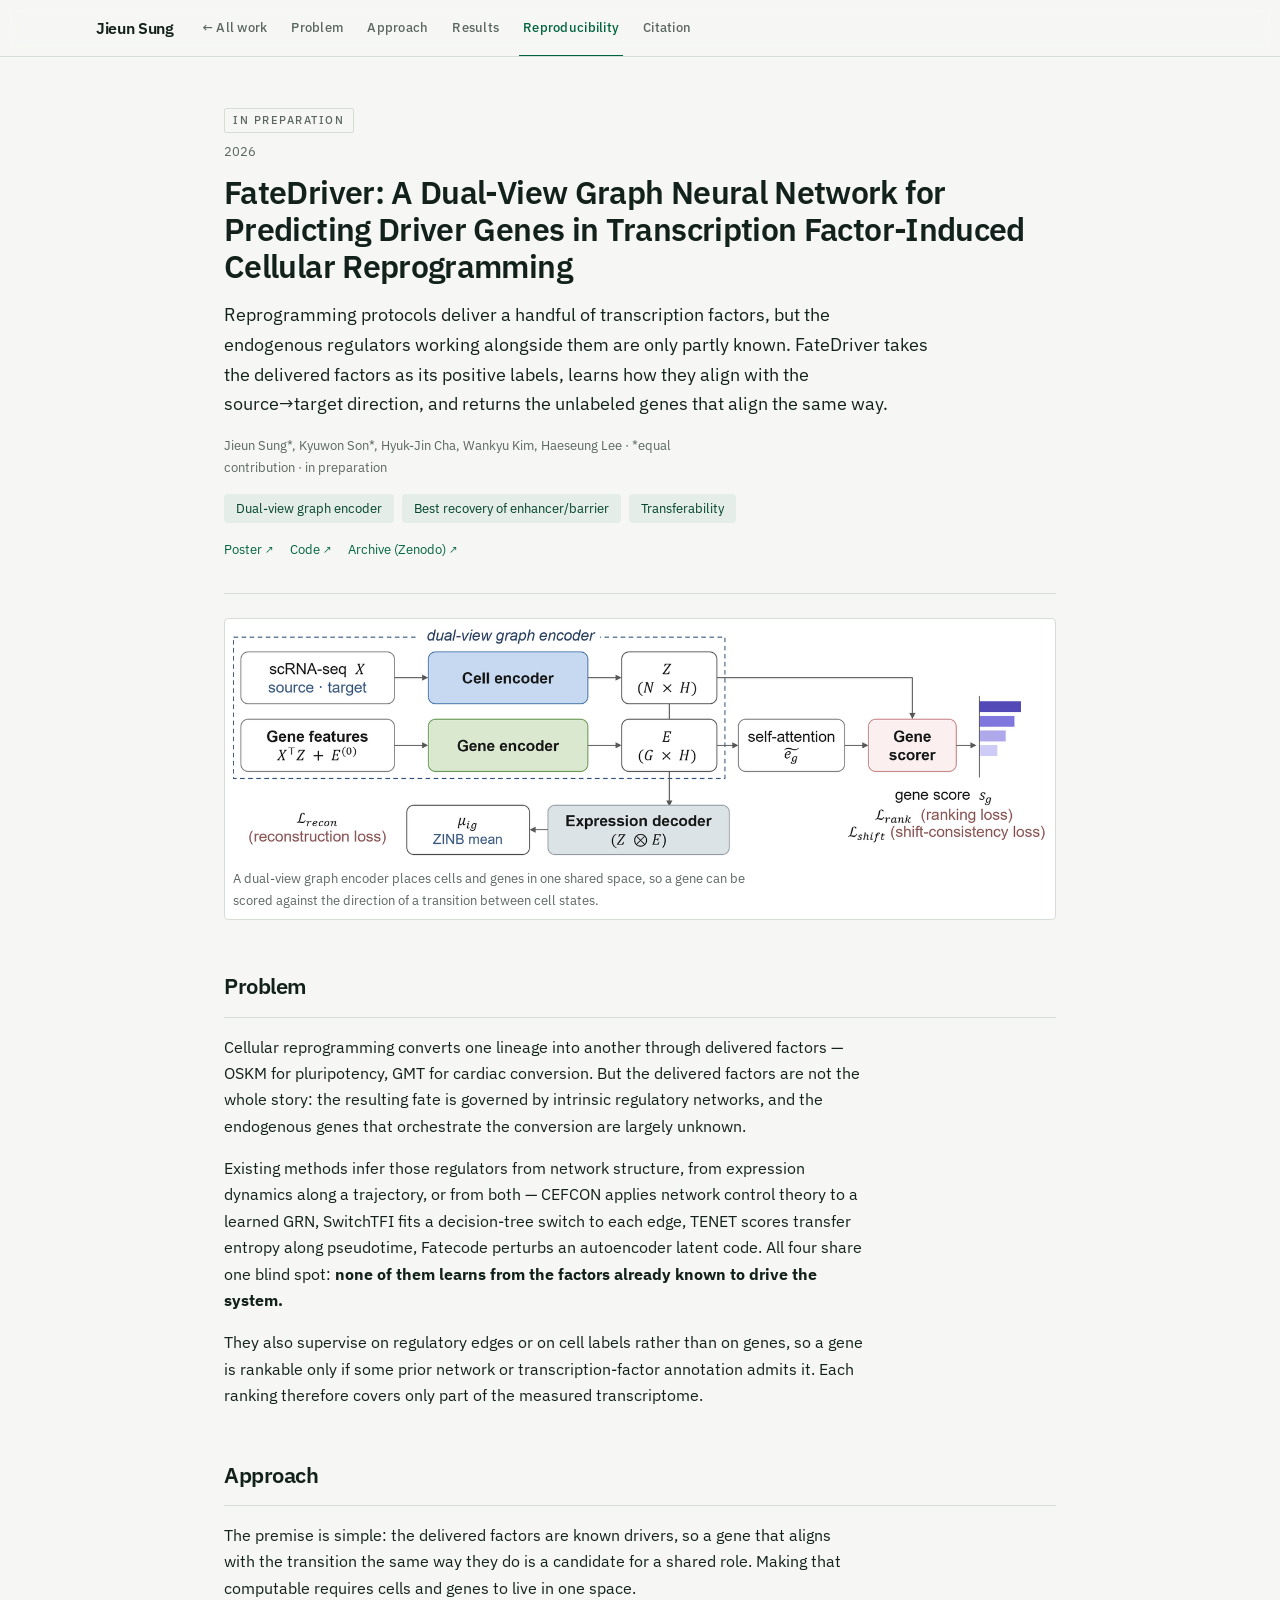
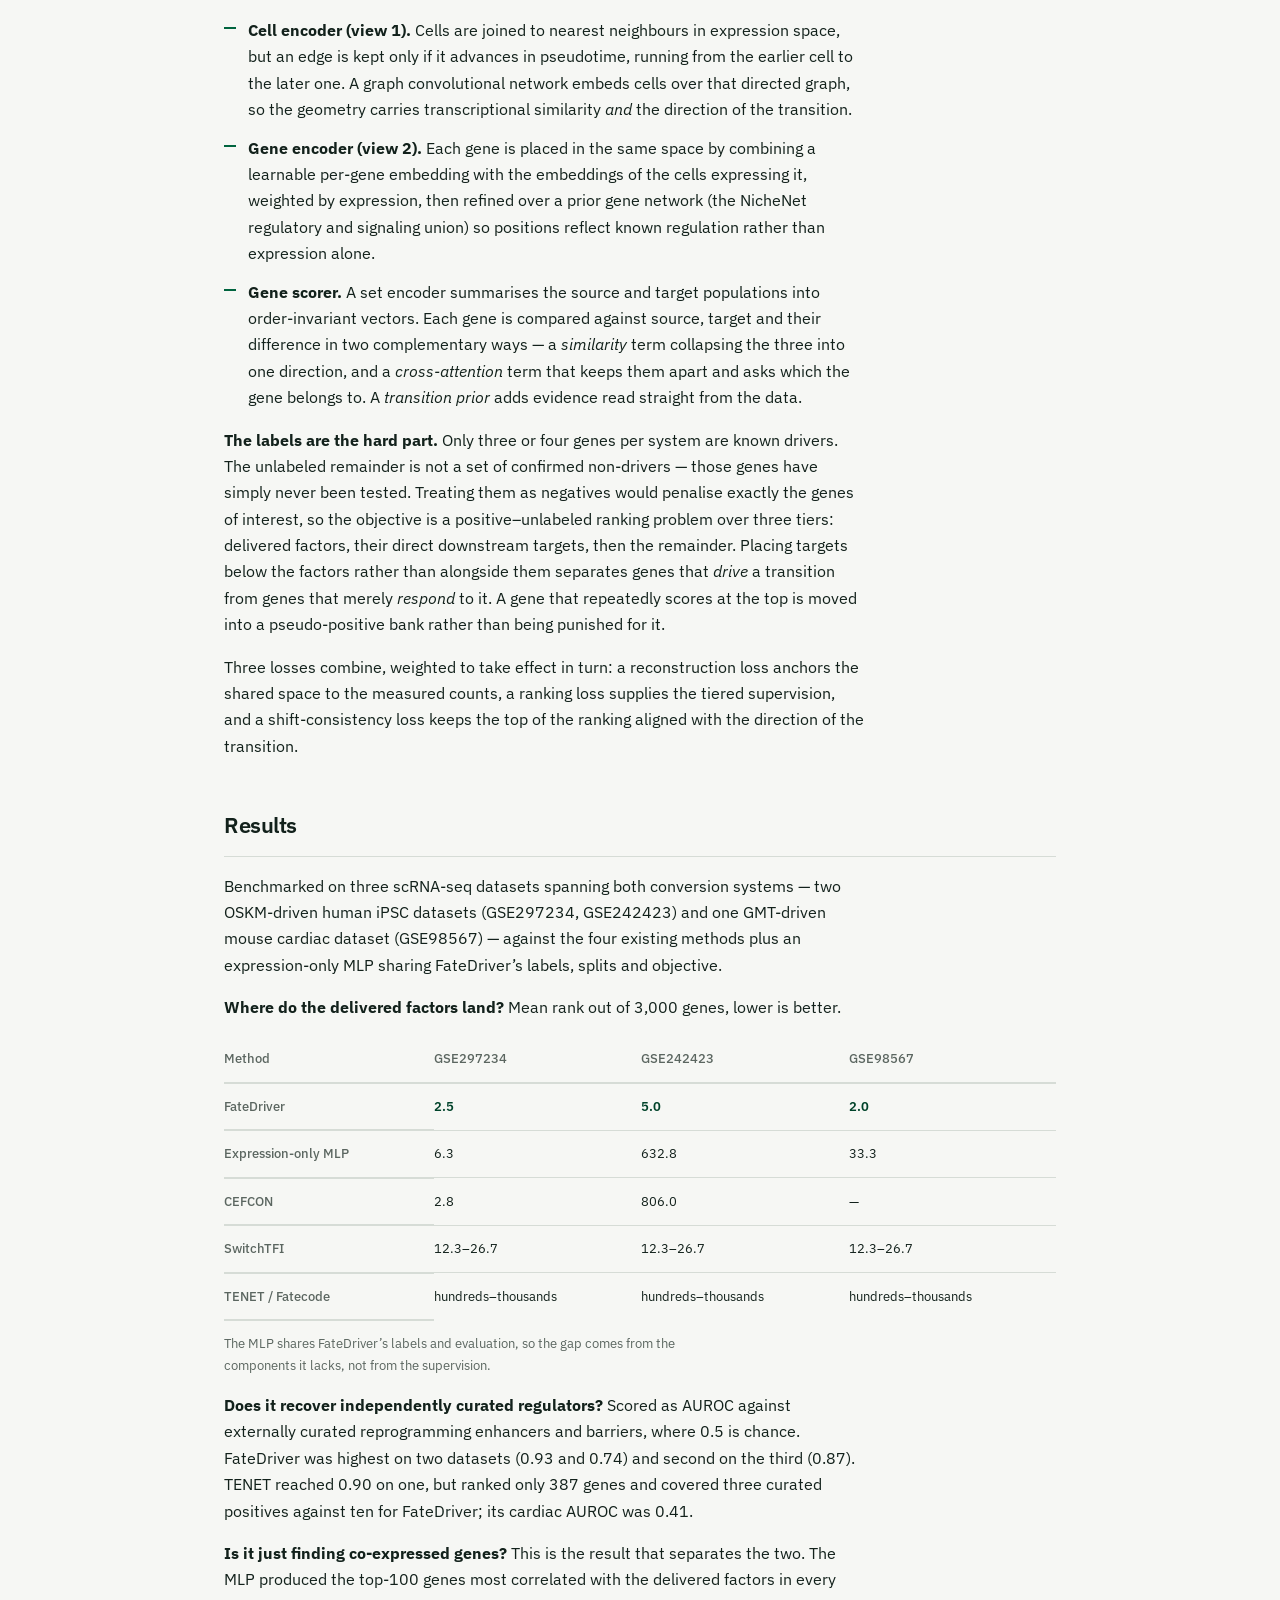
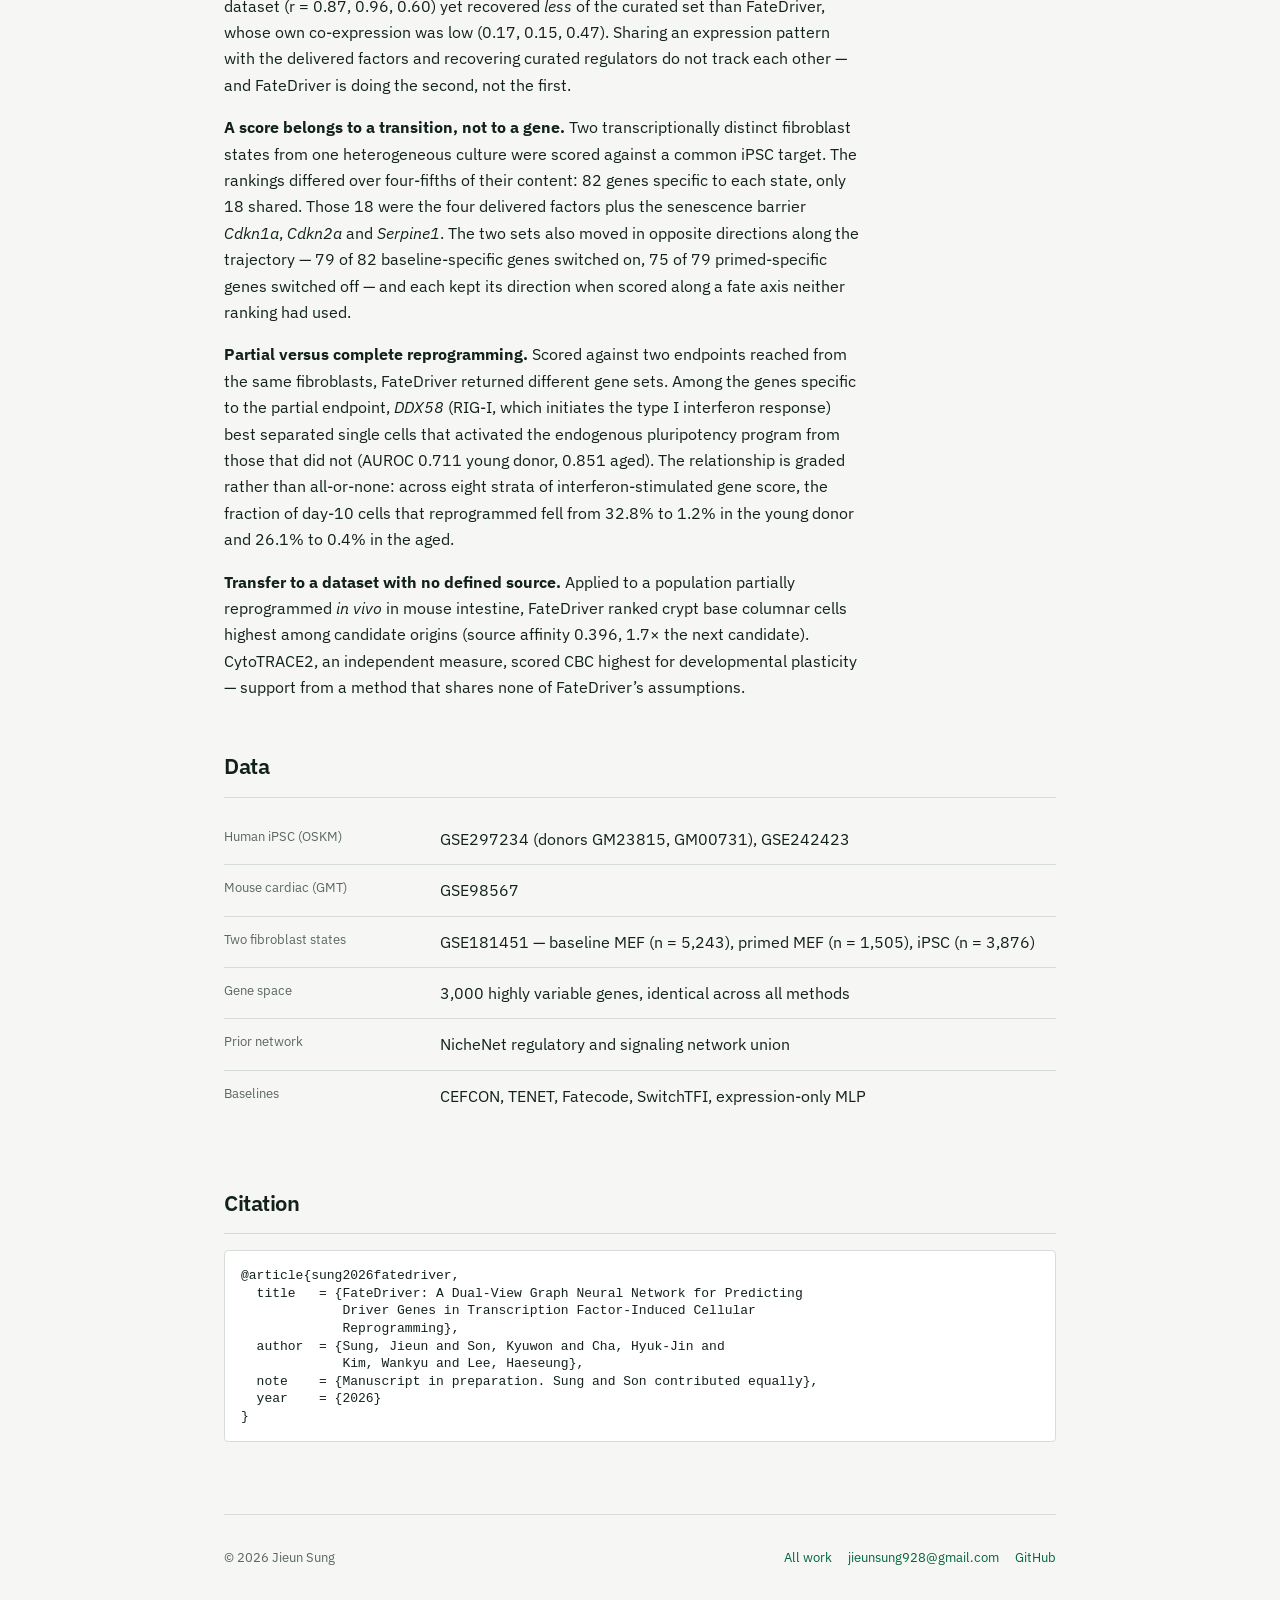
==== work/fatedriver.html @ b417f153 "Match publication titles to the CV, add a social card, empty the README - TDEM and FateDriver titles" ====
<!DOCTYPE html>
<html lang="en">
<head>
<meta charset="utf-8">
<meta name="viewport" content="width=device-width, initial-scale=1">
<title>FateDriver — Jieun Sung</title>
<meta name="description" content="FateDriver: a dual-view graph neural network that learns from delivered reprogramming factors to rank endogenous driver genes.">
<meta name="author" content="Jieun Sung">
<link rel="canonical" href="https://jieun-sung.github.io/work/fatedriver.html">

<link rel="icon" href="../assets/img/favicon.svg?v=2" type="image/svg+xml">

<link rel="preconnect" href="https://fonts.googleapis.com">
<link rel="preconnect" href="https://fonts.gstatic.com" crossorigin>
<link href="https://fonts.googleapis.com/css2?family=IBM+Plex+Sans:ital,wght@0,400;0,500;0,600;1,400;1,500&display=swap" rel="stylesheet">

<link rel="stylesheet" href="../assets/css/tokens.css">
<link rel="stylesheet" href="../assets/css/style.css">
</head>

<body>
<a class="skip-link" href="#main">Skip to content</a>

<div class="topbar">
  <div class="topbar__inner">
    <a class="topbar__brand" href="../index.html">Jieun&nbsp;Sung</a>
    <nav class="nav" aria-label="Sections">
      <a class="nav__item" href="../index.html#research">&larr;&nbsp;All work</a>
      <a class="nav__item" href="#problem">Problem</a>
      <a class="nav__item" href="#approach">Approach</a>
      <a class="nav__item" href="#results">Results</a>
      <a class="nav__item" href="#repro">Reproducibility</a>
      <a class="nav__item" href="#cite">Citation</a>
    </nav>
  </div>
</div>

<div class="shell shell--single">
  <main class="main detail" id="main">

    <header class="detail__head">
      <div class="entry__meta">
        <span class="status status--prep">In preparation</span>
        <span class="entry__year">2026</span>
      </div>
      <h1 class="detail__title">FateDriver: A Dual-View Graph Neural Network for Predicting Driver Genes in Transcription Factor-Induced Cellular Reprogramming</h1>
      <p class="detail__lede">Reprogramming protocols deliver a handful of transcription factors, but the endogenous regulators working alongside them are only partly known. FateDriver takes the delivered factors as its positive labels, learns how they align with the source&rarr;target direction, and returns the unlabeled genes that align the same way.</p>
      <p class="detail__authors">Jieun Sung*, Kyuwon Son*, Hyuk-Jin Cha, Wankyu Kim, Haeseung Lee &middot; *equal contribution &middot; in preparation</p>
      <ul class="metrics">
        <li>Dual-view graph encoder</li>
        <li>Best recovery of enhancer/barrier</li>
        <li>Transferability</li>
      </ul>
      <ul class="linkrow">
        <li><a href="../assets/posters/2026-08-ksscr-fatedriver.pdf">Poster</a></li>
        <li><a href="https://github.com/Jieun-Sung/FateDriver">Code</a></li>
        <li><a href="https://doi.org/10.5281/zenodo.21771206">Archive (Zenodo)</a></li>
      </ul>
    </header>

    <figure class="figure figure--hero">
      <img src="../assets/img/thumbs/fatedriver.png" alt="FateDriver dual-view graph encoder over cells and genes" width="1387" height="391">
      <figcaption>A dual-view graph encoder places cells and genes in one shared space, so a gene can be scored against the direction of a transition between cell states.</figcaption>
    </figure>

    <section class="section detail__section" id="problem">
      <h2>Problem</h2>
      <p>Cellular reprogramming converts one lineage into another through delivered factors &mdash; OSKM for pluripotency, GMT for cardiac conversion. But the delivered factors are not the whole story: the resulting fate is governed by intrinsic regulatory networks, and the endogenous genes that orchestrate the conversion are largely unknown.</p>      <p>Existing methods infer those regulators from network structure, from expression dynamics along a trajectory, or from both &mdash; CEFCON applies network control theory to a learned GRN, SwitchTFI fits a decision-tree switch to each edge, TENET scores transfer entropy along pseudotime, Fatecode perturbs an autoencoder latent code. All four share one blind spot: <strong>none of them learns from the factors already known to drive the system.</strong></p>      <p>They also supervise on regulatory edges or on cell labels rather than on genes, so a gene is rankable only if some prior network or transcription-factor annotation admits it. Each ranking therefore covers only part of the measured transcriptome.</p>
    </section>

    <section class="section detail__section" id="approach">
      <h2>Approach</h2>
      <p>The premise is simple: the delivered factors are known drivers, so a gene that aligns with the transition the same way they do is a candidate for a shared role. Making that computable requires cells and genes to live in one space.</p>      <ul class="bullets">
        <li><strong>Cell encoder (view 1).</strong> Cells are joined to nearest neighbours in expression space, but an edge is kept only if it advances in pseudotime, running from the earlier cell to the later one. A graph convolutional network embeds cells over that directed graph, so the geometry carries transcriptional similarity <em>and</em> the direction of the transition.</li>
        <li><strong>Gene encoder (view 2).</strong> Each gene is placed in the same space by combining a learnable per-gene embedding with the embeddings of the cells expressing it, weighted by expression, then refined over a prior gene network (the NicheNet regulatory and signaling union) so positions reflect known regulation rather than expression alone.</li>
        <li><strong>Gene scorer.</strong> A set encoder summarises the source and target populations into order-invariant vectors. Each gene is compared against source, target and their difference in two complementary ways &mdash; a <em>similarity</em> term collapsing the three into one direction, and a <em>cross-attention</em> term that keeps them apart and asks which the gene belongs to. A <em>transition prior</em> adds evidence read straight from the data.</li>
      </ul>      <p><strong>The labels are the hard part.</strong> Only three or four genes per system are known drivers. The unlabeled remainder is not a set of confirmed non-drivers &mdash; those genes have simply never been tested. Treating them as negatives would penalise exactly the genes of interest, so the objective is a positive&ndash;unlabeled ranking problem over three tiers: delivered factors, their direct downstream targets, then the remainder. Placing targets below the factors rather than alongside them separates genes that <em>drive</em> a transition from genes that merely <em>respond</em> to it. A gene that repeatedly scores at the top is moved into a pseudo-positive bank rather than being punished for it.</p>      <p>Three losses combine, weighted to take effect in turn: a reconstruction loss anchors the shared space to the measured counts, a ranking loss supplies the tiered supervision, and a shift-consistency loss keeps the top of the ranking aligned with the direction of the transition.</p>
    </section>

    <section class="section detail__section" id="results">
      <h2>Results</h2>
      <p>Benchmarked on three scRNA-seq datasets spanning both conversion systems &mdash; two OSKM-driven human iPSC datasets (GSE297234, GSE242423) and one GMT-driven mouse cardiac dataset (GSE98567) &mdash; against the four existing methods plus an expression-only MLP sharing FateDriver’s labels, splits and objective.</p>      <p><strong>Where do the delivered factors land?</strong> Mean rank out of 3,000 genes, lower is better.</p>      <div class="table-wrap">
        <table class="table">
          <caption class="table__note">The MLP shares FateDriver’s labels and evaluation, so the gap comes from the components it lacks, not from the supervision.</caption>
          <thead>
            <tr>
              <th scope="col">Method</th>
              <th scope="col">GSE297234</th>
              <th scope="col">GSE242423</th>
              <th scope="col">GSE98567</th>
            </tr>
          </thead>
          <tbody>
            <tr>
              <th scope="row">FateDriver</th>
              <td><span class="is-best">2.5</span></td>
              <td><span class="is-best">5.0</span></td>
              <td><span class="is-best">2.0</span></td>
            </tr>
            <tr>
              <th scope="row">Expression-only MLP</th>
              <td>6.3</td>
              <td>632.8</td>
              <td>33.3</td>
            </tr>
            <tr>
              <th scope="row">CEFCON</th>
              <td>2.8</td>
              <td>806.0</td>
              <td>&mdash;</td>
            </tr>
            <tr>
              <th scope="row">SwitchTFI</th>
              <td>12.3&ndash;26.7</td>
              <td>12.3&ndash;26.7</td>
              <td>12.3&ndash;26.7</td>
            </tr>
            <tr>
              <th scope="row">TENET / Fatecode</th>
              <td>hundreds&ndash;thousands</td>
              <td>hundreds&ndash;thousands</td>
              <td>hundreds&ndash;thousands</td>
            </tr>
          </tbody>
        </table>
      </div>      <p><strong>Does it recover independently curated regulators?</strong> Scored as AUROC against externally curated reprogramming enhancers and barriers, where 0.5 is chance. FateDriver was highest on two datasets (0.93 and 0.74) and second on the third (0.87). TENET reached 0.90 on one, but ranked only 387 genes and covered three curated positives against ten for FateDriver; its cardiac AUROC was 0.41.</p>      <p><strong>Is it just finding co-expressed genes?</strong> This is the result that separates the two. The MLP produced the top-100 genes most correlated with the delivered factors in every dataset (r = 0.87, 0.96, 0.60) yet recovered <em>less</em> of the curated set than FateDriver, whose own co-expression was low (0.17, 0.15, 0.47). Sharing an expression pattern with the delivered factors and recovering curated regulators do not track each other &mdash; and FateDriver is doing the second, not the first.</p>      <p><strong>A score belongs to a transition, not to a gene.</strong> Two transcriptionally distinct fibroblast states from one heterogeneous culture were scored against a common iPSC target. The rankings differed over four-fifths of their content: 82 genes specific to each state, only 18 shared. Those 18 were the four delivered factors plus the senescence barrier <em>Cdkn1a</em>, <em>Cdkn2a</em> and <em>Serpine1</em>. The two sets also moved in opposite directions along the trajectory &mdash; 79 of 82 baseline-specific genes switched on, 75 of 79 primed-specific genes switched off &mdash; and each kept its direction when scored along a fate axis neither ranking had used.</p>      <p><strong>Partial versus complete reprogramming.</strong> Scored against two endpoints reached from the same fibroblasts, FateDriver returned different gene sets. Among the genes specific to the partial endpoint, <em>DDX58</em> (RIG-I, which initiates the type I interferon response) best separated single cells that activated the endogenous pluripotency program from those that did not (AUROC 0.711 young donor, 0.851 aged). The relationship is graded rather than all-or-none: across eight strata of interferon-stimulated gene score, the fraction of day-10 cells that reprogrammed fell from 32.8% to 1.2% in the young donor and 26.1% to 0.4% in the aged.</p>      <p><strong>Transfer to a dataset with no defined source.</strong> Applied to a population partially reprogrammed <em>in vivo</em> in mouse intestine, FateDriver ranked crypt base columnar cells highest among candidate origins (source affinity 0.396, 1.7&times; the next candidate). CytoTRACE2, an independent measure, scored CBC highest for developmental plasticity &mdash; support from a method that shares none of FateDriver’s assumptions.</p>
    </section>

    <section class="section detail__section" id="repro">
      <h2>Data</h2>
      <dl class="specs">
        <div>
          <dt>Human iPSC (OSKM)</dt>
          <dd>GSE297234 (donors GM23815, GM00731), GSE242423</dd>
        </div>
        <div>
          <dt>Mouse cardiac (GMT)</dt>
          <dd>GSE98567</dd>
        </div>
        <div>
          <dt>Two fibroblast states</dt>
          <dd>GSE181451 &mdash; baseline MEF (n = 5,243), primed MEF (n = 1,505), iPSC (n = 3,876)</dd>
        </div>
        <div>
          <dt>Gene space</dt>
          <dd>3,000 highly variable genes, identical across all methods</dd>
        </div>
        <div>
          <dt>Prior network</dt>
          <dd>NicheNet regulatory and signaling network union</dd>
        </div>
        <div>
          <dt>Baselines</dt>
          <dd>CEFCON, TENET, Fatecode, SwitchTFI, expression-only MLP</dd>
        </div>
      </dl>
    </section>

    <section class="section detail__section" id="cite">
      <h2>Citation</h2>
      <pre class="code"><code>@article{sung2026fatedriver,
  title   = {FateDriver: A Dual-View Graph Neural Network for Predicting
             Driver Genes in Transcription Factor-Induced Cellular
             Reprogramming},
  author  = {Sung, Jieun and Son, Kyuwon and Cha, Hyuk-Jin and
             Kim, Wankyu and Lee, Haeseung},
  note    = {Manuscript in preparation. Sung and Son contributed equally},
  year    = {2026}
}</code></pre>
    </section>

    <footer class="footer">
      <p>&copy; <span id="year">2026</span> Jieun Sung</p>
      <ul>
        <li><a href="../index.html#research">All work</a></li>
        <li><a href="mailto:jieunsung928@gmail.com">jieunsung928@gmail.com</a></li>
        <li><a href="https://github.com/Jieun-Sung">GitHub</a></li>
      </ul>
    </footer>

  </main>
</div>

<script src="../assets/js/main.js"></script>
</body>
</html>
---- assets/css/tokens.css ----
/* ==========================================================================
   Design tokens — single source of truth.
   Nothing outside this file should contain a raw hex value, px size,
   or duration. If you need a new value, add a token here first.
   ========================================================================== */

:root {
  /* --- Color -------------------------------------------------------------
     Brand green is Ewha Green (#00643E, Pantone 336C).
     Contrast ratios below are computed against --c-paper (WCAG 2.1).      */

  --c-green:        #00643E;  /* brand. 7.0:1 on paper — AAA body text ok  */
  --c-green-deep:   #00432A;  /* hover / pressed / dark surface            */
  --c-green-wash:   #E4EDE7;  /* chip + badge fill                         */
  --c-ink:          #12211B;  /* primary text. 15.2:1 on paper            */
  --c-muted:        #5B6660;  /* secondary text. 5.5:1 on paper — AA      */
  --c-paper:        #F6F7F4;  /* page background (cool, faint green cast)  */
  --c-surface:      #FFFFFF;  /* raised surface                            */
  --c-rule:         #D6DCD6;  /* hairlines, dividers, borders              */

  /* --- Typography --------------------------------------------------------
     One family throughout: IBM Plex Sans. The three role tokens are kept so
     component rules stay expressive, but they all resolve to the same face —
     hierarchy comes from size, weight, and letter-spacing, not from mixing
     typefaces. Numerals use font-variant-numeric: tabular-nums where they
     need to align.                                                        */

  --f-sans:    "IBM Plex Sans", -apple-system, BlinkMacSystemFont, "Segoe UI", sans-serif;
  --f-display: var(--f-sans);
  --f-body:    var(--f-sans);
  --f-mono:    var(--f-sans);

  --t--1:  0.8125rem;
  --t-0:   1rem;
  --t-1:   1.125rem;
  --t-2:   1.375rem;
  --t-3:   clamp(1.5rem, 1.15rem + 1.5vw, 2rem);
  --t-4:   clamp(1.9rem, 1.3rem + 3vw, 3.1rem);

  --lh-tight: 1.15;
  --lh-snug:  1.35;
  --lh-body:  1.65;

  --ls-caps:  0.14em;   /* eyebrows, status badges */
  --ls-tight: -0.02em;  /* display headings */

  /* --- Space (1.5x-ish geometric) ---------------------------------------- */
  --sp-1: 0.25rem;
  --sp-2: 0.5rem;
  --sp-3: 0.75rem;
  --sp-4: 1rem;
  --sp-5: 1.5rem;
  --sp-6: 2rem;
  --sp-7: 3rem;
  --sp-8: 4.5rem;
  --sp-9: 6.5rem;

  /* --- Border ------------------------------------------------------------ */
  --r-sm:  2px;
  --r-md:  4px;
  --r-lg:  10px;
  --bw:    1px;

  /* --- Layout ------------------------------------------------------------ */
  --h-topbar:  3.5rem;   /* sticky section-tab bar */
  --w-rail:    17.5rem;  /* fixed left rail on desktop */
  --w-measure: 64ch;     /* reading measure for body copy */
  --w-page:    72rem;

  /* --- Motion ------------------------------------------------------------ */
  --dur-fast: 120ms;
  --dur-med:  260ms;
  --ease:     cubic-bezier(0.2, 0.7, 0.3, 1);
}
---- assets/css/style.css ----
/* ==========================================================================
   Jieun Sung — personal site
   Component layer. Every value here comes from tokens.css.
   Order: reset -> primitives -> layout -> components -> utilities -> media
   ========================================================================== */

/* --- Reset --------------------------------------------------------------- */

*, *::before, *::after { box-sizing: border-box; }

html { -webkit-text-size-adjust: 100%; scroll-behavior: smooth; }

body {
  margin: 0;
  background: var(--c-paper);
  color: var(--c-ink);
  font-family: var(--f-body);
  font-size: var(--t-0);
  line-height: var(--lh-body);
  font-feature-settings: "kern" 1;
  -webkit-font-smoothing: antialiased;
}

h1, h2, h3, h4, p, ul, ol, figure { margin: 0; }
ul, ol { padding: 0; list-style: none; }
img, svg { display: block; max-width: 100%; }

a {
  color: var(--c-green);
  text-decoration: none;
  text-underline-offset: 0.18em;
  text-decoration-thickness: from-font;
  transition: color var(--dur-fast) var(--ease);
}
a:hover { color: var(--c-green-deep); text-decoration: underline; }

:focus-visible {
  outline: 2px solid var(--c-green);
  outline-offset: 3px;
  border-radius: var(--r-sm);
}

/* --- Primitives ---------------------------------------------------------- */

.display {
  font-family: var(--f-display);
  font-weight: 400;
  line-height: var(--lh-tight);
  letter-spacing: var(--ls-tight);
}

.eyebrow {
  font-family: var(--f-mono);
  font-size: var(--t--1);
  font-weight: 500;
  letter-spacing: var(--ls-caps);
  text-transform: uppercase;
  color: var(--c-muted);
  display: flex;
  align-items: center;
  gap: var(--sp-3);
}
.eyebrow::before {
  content: "";
  width: 1.25rem;
  height: 2px;
  background: var(--c-green);
  flex: none;
}

.skip-link {
  position: absolute;
  left: var(--sp-4);
  top: var(--sp-4);
  padding: var(--sp-2) var(--sp-4);
  background: var(--c-green);
  color: var(--c-surface);
  border-radius: var(--r-md);
  transform: translateY(-200%);
  z-index: 10;
}
.skip-link:focus { transform: none; color: var(--c-surface); }

/* --- Top tab bar --------------------------------------------------------- */

.topbar {
  position: sticky;
  top: 0;
  z-index: 5;
  background: color-mix(in srgb, var(--c-paper) 88%, transparent);
  backdrop-filter: saturate(1.4) blur(8px);
  border-bottom: var(--bw) solid var(--c-rule);
}

.topbar__inner {
  max-width: var(--w-page);
  margin: 0 auto;
  min-height: var(--h-topbar);
  padding: 0 var(--sp-5);
  display: flex;
  align-items: center;
  gap: var(--sp-5);
}

@media (min-width: 60rem) {
  .topbar__inner { padding: 0 var(--sp-6); }
}

.topbar__brand {
  flex: none;
  color: var(--c-ink);
  font-weight: 600;
  letter-spacing: var(--ls-tight);
}
.topbar__brand:hover { color: var(--c-green); text-decoration: none; }

/* Below the rail breakpoint the identity block is already visible at the top
   of the page, so the brand would just repeat it. */
@media (max-width: 47.99rem) {
  .topbar__brand { display: none; }
}

/* --- Layout -------------------------------------------------------------- */

.shell {
  max-width: var(--w-page);
  margin: 0 auto;
  padding: 0 var(--sp-5);
}

@media (min-width: 60rem) {
  .shell {
    display: grid;
    grid-template-columns: var(--w-rail) minmax(0, 1fr);
    gap: var(--sp-8);
    padding: 0 var(--sp-6);
    align-items: start;
  }
}

/* --- Rail (identity + nav) ----------------------------------------------- */

.rail { padding: var(--sp-6) 0 var(--sp-5); }

@media (min-width: 60rem) {
  .rail {
    position: sticky;
    top: var(--h-topbar);
    height: calc(100dvh - var(--h-topbar));
    padding: var(--sp-7) 0 var(--sp-6);
    display: flex;
    flex-direction: column;
    gap: var(--sp-5);
    overflow-y: auto;
  }
}

.portrait {
  aspect-ratio: 4 / 5;
  width: 9.5rem;
  height: auto;
  border-radius: var(--r-lg);
  background: var(--c-green-wash);
  border: var(--bw) solid var(--c-rule);
  object-fit: cover;
}

.rail__name {
  font-family: var(--f-display);
  font-size: var(--t-3);
  font-weight: 600;
  line-height: var(--lh-tight);
  letter-spacing: var(--ls-tight);
  margin-top: var(--sp-4);
}
.rail__role {
  font-size: var(--t--1);
  color: var(--c-muted);
  margin-top: var(--sp-2);
  max-width: 22ch;
}

/* --- Section tabs (inside the top bar) ------------------------------------
   Horizontal, scrollable on narrow screens. The active tab is marked by an
   underline drawn on the bar's own bottom edge. */

.nav {
  display: flex;
  align-items: stretch;
  gap: var(--sp-4);
  min-width: 0;
  overflow-x: auto;
  scrollbar-width: none;
  -webkit-overflow-scrolling: touch;
}
.nav::-webkit-scrollbar { display: none; }

.nav__item {
  flex: none;
  display: flex;
  align-items: center;
  min-height: var(--h-topbar);
  padding: 0 var(--sp-1);
  border-bottom: 2px solid transparent;
  margin-bottom: calc(-1 * var(--bw));
  color: var(--c-muted);
  font-size: var(--t--1);
  font-weight: 500;
  letter-spacing: 0.02em;
  white-space: nowrap;
  transition: color var(--dur-fast) var(--ease),
              border-color var(--dur-fast) var(--ease);
}
.nav__item:hover { color: var(--c-ink); text-decoration: none; }
.nav__item[aria-current="true"] {
  color: var(--c-green);
  border-bottom-color: var(--c-green);
}

.rail__links {
  display: flex;
  flex-wrap: wrap;
  gap: var(--sp-2) var(--sp-4);
  margin-top: var(--sp-5);
  font-size: var(--t--1);
}

.button {
  display: inline-block;
  margin-top: var(--sp-4);
  padding: var(--sp-2) var(--sp-4);
  border: var(--bw) solid var(--c-green);
  border-radius: var(--r-md);
  font-family: var(--f-mono);
  font-size: var(--t--1);
  letter-spacing: 0.04em;
  color: var(--c-green);
  transition: background var(--dur-fast) var(--ease),
              color var(--dur-fast) var(--ease);
}
.button:hover {
  background: var(--c-green);
  color: var(--c-surface);
  text-decoration: none;
}

@media (min-width: 60rem) {
  .rail__spacer { margin-top: auto; }
}

/* --- Main sections ------------------------------------------------------- */

.main { padding-bottom: var(--sp-9); }

/* Anchor targets must clear the sticky bar. */
.section, .hero { scroll-margin-top: calc(var(--h-topbar) + var(--sp-4)); }

.section { padding-top: var(--sp-8); }
.section__head { margin-bottom: var(--sp-6); }
.section__title {
  font-family: var(--f-display);
  font-size: var(--t-3);
  font-weight: 600;
  letter-spacing: var(--ls-tight);
  margin-top: var(--sp-3);
}
.section__note {
  margin-top: var(--sp-2);
  font-size: var(--t--1);
  color: var(--c-muted);
}

/* A section whose eyebrow is the whole heading — no display title under it.
   The eyebrow carries the h2 so the document outline stays intact. */
.section__head--bare { margin-bottom: var(--sp-5); }
.eyebrow--head { font-size: var(--t-0); color: var(--c-ink); }

/* Subheading inside a section — used for the invited/contributed split.
   Deliberately quieter than .eyebrow, which marks whole sections. */
.subhead {
  font-family: var(--f-mono);
  font-size: var(--t--1);
  font-weight: 500;
  letter-spacing: var(--ls-caps);
  text-transform: uppercase;
  color: var(--c-ink);
  margin: var(--sp-7) 0 var(--sp-4);
}
.section__head + .subhead { margin-top: 0; }

/* --- Hero ---------------------------------------------------------------- */

.hero { padding-top: var(--sp-7); }

.hero__prose {
  margin-top: var(--sp-5);
  font-size: var(--t-1);
}

/* --- Entry (research item) ------------------------------------------------
   Status and year sit in a left gutter because they are metadata about the
   work, not part of it. Body holds title, lede, metrics, links. */

.entry {
  padding: var(--sp-6) 0;
  border-top: var(--bw) solid var(--c-rule);
}
.entry:first-of-type { border-top: none; padding-top: 0; }

@media (min-width: 48rem) {
  .entry {
    display: grid;
    grid-template-columns: 9rem minmax(0, 1fr);
    gap: var(--sp-6);
  }
}

.entry__meta {
  display: flex;
  flex-wrap: wrap;
  align-items: baseline;
  gap: var(--sp-2);
  margin-bottom: var(--sp-3);
}
@media (min-width: 48rem) {
  .entry__meta { display: block; margin-bottom: 0; }
}

.entry__year {
  display: block;
  font-family: var(--f-mono);
  font-size: var(--t--1);
  color: var(--c-muted);
  margin-top: var(--sp-2);
}

.entry__title {
  font-family: var(--f-display);
  font-size: var(--t-2);
  font-weight: 600;
  line-height: var(--lh-snug);
  letter-spacing: var(--ls-tight);
  max-width: 42ch;
}
/* The title doubles as the link to the entry's detail page. Ink by default so
   the heading still reads as a heading, green on hover to show it is a link. */
/* Inline, not inline-flex: titles now run to two lines and a flex arrow would
   break onto a line of its own. */
.entry__title a { color: inherit; }
.entry__title a::after {
  content: "\00A0\2197";
  font-size: 0.7em;
  color: var(--c-muted);
  transition: color var(--dur-fast) var(--ease);
}
.entry__title a:hover { color: var(--c-green); text-decoration: none; }
.entry__title a:hover::after { color: var(--c-green); }

/* --- Entry thumbnail ------------------------------------------------------
   The figure is the main way into the detail page. Figures vary widely in
   aspect ratio (3.5:1 to 1.7:1), so the box is fixed and the image is
   `contain`ed inside it — cropping a scientific figure would cut content. */

.entry__thumb {
  display: block;
  position: relative;
  margin-top: var(--sp-4);
  border: var(--bw) solid var(--c-rule);
  border-radius: var(--r-md);
  background: var(--c-surface);
  overflow: hidden;
  transition: border-color var(--dur-fast) var(--ease);
}
/* No fixed box and no object-fit: the figure keeps its own aspect ratio, so
   the card adds no letterboxing and the only white left is the figure's own. */
.entry__thumb img {
  display: block;
  width: 100%;
  height: auto;
  padding: var(--sp-2);
}
.entry__thumb::after {
  content: "Read the details \2197";
  position: absolute;
  right: var(--sp-3);
  bottom: var(--sp-3);
  padding: var(--sp-1) var(--sp-3);
  border-radius: var(--r-md);
  background: var(--c-green);
  color: var(--c-surface);
  font-size: var(--t--1);
  font-weight: 500;
  opacity: 0;
  transform: translateY(var(--sp-2));
  transition: opacity var(--dur-med) var(--ease),
              transform var(--dur-med) var(--ease);
}
.entry__thumb:hover,
.entry__thumb:focus-visible { border-color: var(--c-green); }
.entry__thumb:hover::after,
.entry__thumb:focus-visible::after { opacity: 1; transform: none; }

/* Touch devices have no hover, so the affordance is always shown. */
@media (hover: none) {
  .entry__thumb::after { opacity: 1; transform: none; }
}

.entry__lede {
  margin-top: var(--sp-4);
  max-width: var(--w-measure);
}
.entry__note {
  margin-top: var(--sp-3);
  font-size: var(--t--1);
  color: var(--c-muted);
}

/* --- Status badge (4 variants) ------------------------------------------- */

.status {
  display: inline-block;
  padding: 0.15rem var(--sp-2);
  border-radius: var(--r-sm);
  font-family: var(--f-mono);
  font-size: 0.6875rem;
  font-weight: 500;
  letter-spacing: var(--ls-caps);
  text-transform: uppercase;
  white-space: nowrap;
}
.status--published { background: var(--c-green); color: var(--c-surface); }
.status--review,
.status--award     { background: var(--c-green-wash); color: var(--c-green-deep); }
.status--prep      { border: var(--bw) solid var(--c-rule); color: var(--c-muted); }
.status--progress  { border: var(--bw) dashed var(--c-rule); color: var(--c-muted); }

/* --- Metric chips -------------------------------------------------------- */

.metrics {
  display: flex;
  flex-wrap: wrap;
  gap: var(--sp-2);
  margin-top: var(--sp-4);
}
.metrics li {
  padding: var(--sp-1) var(--sp-3);
  background: var(--c-green-wash);
  border-radius: var(--r-md);
  font-family: var(--f-mono);
  font-size: var(--t--1);
  font-variant-numeric: tabular-nums;
  color: var(--c-green-deep);
}

/* --- Inline link row ----------------------------------------------------- */

.linkrow {
  display: flex;
  flex-wrap: wrap;
  gap: var(--sp-2) var(--sp-4);
  margin-top: var(--sp-4);
  font-family: var(--f-mono);
  font-size: var(--t--1);
}
.linkrow a::after { content: " \2197"; font-size: 0.85em; }

/* --- Award / record list ------------------------------------------------- */

.record {
  padding: var(--sp-5) 0;
  border-top: var(--bw) solid var(--c-rule);
}
.record:first-child { border-top: none; padding-top: 0; }

@media (min-width: 48rem) {
  .record {
    display: grid;
    grid-template-columns: 9rem minmax(0, 1fr);
    gap: var(--sp-6);
  }
}
.record__when {
  font-family: var(--f-mono);
  font-size: var(--t--1);
  color: var(--c-muted);
  font-variant-numeric: tabular-nums;
}
.record__title { font-weight: 600; }
.record__detail {
  margin-top: var(--sp-2);
  color: var(--c-muted);
  max-width: var(--w-measure);
  font-size: var(--t--1);
}

/* Presentations run to 11 items — tighter rhythm keeps the list scannable. */
.record--tight { padding: var(--sp-4) 0; }
.record--tight .record__title { font-weight: 500; }
.record--tight .linkrow { margin-top: var(--sp-2); }

/* --- Publication list ---------------------------------------------------- */

.pub {
  padding: var(--sp-5) 0;
  border-top: var(--bw) solid var(--c-rule);
  max-width: var(--w-measure);
}
.pub:first-child { border-top: none; padding-top: 0; }
.pub__authors { font-size: var(--t--1); color: var(--c-muted); }
.pub__authors strong { color: var(--c-ink); font-weight: 600; }
.pub__title { margin-top: var(--sp-2); font-weight: 600; }
.pub__venue { margin-top: var(--sp-1); font-size: var(--t--1); color: var(--c-muted); }
.pub__venue em { font-style: italic; }

/* --- Prose --------------------------------------------------------------- */

.prose { max-width: var(--w-measure); }
.prose p + p { margin-top: var(--sp-4); }

.deflist { margin-top: var(--sp-5); }
.deflist--flush { margin-top: 0; }
.deflist--flush > div:first-child { border-top: none; padding-top: 0; }
.deflist > div {
  padding: var(--sp-4) 0;
  border-top: var(--bw) solid var(--c-rule);
}
@media (min-width: 48rem) {
  .deflist > div {
    display: grid;
    grid-template-columns: 9rem minmax(0, 1fr);
    gap: var(--sp-6);
  }
}
.deflist dt {
  font-family: var(--f-mono);
  font-size: var(--t--1);
  color: var(--c-muted);
  font-variant-numeric: tabular-nums;
}
.deflist dd { margin: 0; }
.deflist dd span {
  display: block;
  color: var(--c-muted);
  font-size: var(--t--1);
}

/* --- Work detail page ----------------------------------------------------
   One page per research entry, opened in a new tab from Selected work.
   Single column: there is no rail, so `.shell--single` cancels the grid. */

.shell--single { display: block; max-width: 56rem; }

@media (min-width: 60rem) {
  .shell--single { display: block; }
}

.detail { padding-top: var(--sp-7); }

.detail__head {
  padding-bottom: var(--sp-6);
  border-bottom: var(--bw) solid var(--c-rule);
}

.detail__title {
  font-family: var(--f-display);
  font-size: var(--t-3);
  font-weight: 600;
  line-height: var(--lh-tight);
  letter-spacing: var(--ls-tight);
  margin-top: var(--sp-3);
}

.detail__lede {
  margin-top: var(--sp-4);
  max-width: var(--w-measure);
  font-size: var(--t-1);
}

.detail__authors {
  margin-top: var(--sp-4);
  font-size: var(--t--1);
  color: var(--c-muted);
  max-width: var(--w-measure);
}

/* The figure from the home-page card, shown full width at the top of the
   detail page so the reader lands on what they clicked. */
.figure--hero {
  margin-top: var(--sp-6);
  padding: var(--sp-2);
  border: var(--bw) solid var(--c-rule);
  border-radius: var(--r-md);
  background: var(--c-surface);
}
.figure--hero img { display: block; width: 100%; height: auto; }

/* Body bullets. `.metrics` and `.linkrow` are chips and links; this is prose
   that happens to be enumerated, so it keeps the body measure and rhythm. */
.bullets { max-width: var(--w-measure); }
.bullets li {
  position: relative;
  padding-left: var(--sp-5);
  margin-top: var(--sp-3);
}
.bullets li::before {
  content: "";
  position: absolute;
  left: 0;
  top: 0.65em;
  width: var(--sp-3);
  height: 2px;
  background: var(--c-green);
}

/* An aside that qualifies the claim just made — a limitation, a caveat, or a
   negative result being reported rather than buried. */
.callout {
  margin-top: var(--sp-4);
  padding: var(--sp-4);
  border-left: 2px solid var(--c-green);
  border-radius: 0 var(--r-md) var(--r-md) 0;
  background: var(--c-green-wash);
  color: var(--c-green-deep);
  max-width: var(--w-measure);
  font-size: var(--t--1);
}

.muted { color: var(--c-muted); font-weight: 400; }

/* Section headings inside a detail page are h2 — quieter than the page title
   but louder than a `.subhead`. */
.detail__section { padding-top: var(--sp-7); }
.detail__section h2 {
  font-family: var(--f-display);
  font-size: var(--t-2);
  font-weight: 600;
  letter-spacing: var(--ls-tight);
  padding-bottom: var(--sp-3);
  border-bottom: var(--bw) solid var(--c-rule);
}
.detail__section > * + * { margin-top: var(--sp-4); }
.detail__section p { max-width: var(--w-measure); }

/* --- Spec list — architecture, training setup, compute ------------------- */

.specs { margin-top: var(--sp-4); }
.specs > div {
  padding: var(--sp-3) 0;
  border-top: var(--bw) solid var(--c-rule);
}
.specs > div:first-child { border-top: none; }
@media (min-width: 40rem) {
  .specs > div {
    display: grid;
    grid-template-columns: 12rem minmax(0, 1fr);
    gap: var(--sp-5);
  }
}
.specs dt { color: var(--c-muted); font-size: var(--t--1); }
.specs dd { margin: 0; font-variant-numeric: tabular-nums; }

/* --- Results table ------------------------------------------------------- */

/* Wide tables scroll inside their own box — the page never scrolls sideways. */
.table-wrap { overflow-x: auto; margin-top: var(--sp-4); }

.table {
  width: 100%;
  border-collapse: collapse;
  font-size: var(--t--1);
  font-variant-numeric: tabular-nums;
}
.table th, .table td {
  padding: var(--sp-3) var(--sp-4) var(--sp-3) 0;
  text-align: left;
  border-bottom: var(--bw) solid var(--c-rule);
  white-space: nowrap;
}
.table th {
  color: var(--c-muted);
  font-weight: 500;
  border-bottom-width: 2px;
}
.table tbody tr:last-child td { border-bottom: none; }
.table .is-best { color: var(--c-green-deep); font-weight: 600; }
.table tbody th { font-weight: 500; white-space: nowrap; }

/* Caption sits below the table but is the first child in source, as HTML
   requires — caption-side moves it visually. */
.table__note {
  caption-side: bottom;
  padding-top: var(--sp-3);
  text-align: left;
  color: var(--c-muted);
  font-size: var(--t--1);
  white-space: normal;
  max-width: var(--w-measure);
}

/* --- Figure placeholder -------------------------------------------------- */

.figure { margin-top: var(--sp-5); }
.figure img { width: 100%; border-radius: var(--r-md); }
.figure figcaption {
  margin-top: var(--sp-3);
  font-size: var(--t--1);
  color: var(--c-muted);
  max-width: var(--w-measure);
}
.figure__slot {
  display: grid;
  place-items: center;
  min-height: 14rem;
  padding: var(--sp-5);
  border: var(--bw) dashed var(--c-rule);
  border-radius: var(--r-md);
  background: var(--c-surface);
  color: var(--c-muted);
  font-size: var(--t--1);
  text-align: center;
}

/* --- Code block ---------------------------------------------------------- */

.code {
  margin-top: var(--sp-4);
  padding: var(--sp-4);
  overflow-x: auto;
  background: var(--c-surface);
  border: var(--bw) solid var(--c-rule);
  border-radius: var(--r-md);
  font-family: ui-monospace, "SF Mono", Menlo, Consolas, monospace;
  font-size: var(--t--1);
  line-height: var(--lh-snug);
}

/* --- Draft marker --------------------------------------------------------
   Marks a block that is scaffolding waiting on real content. Delete the
   element once the section is written — nothing else depends on it. */

.todo {
  margin-top: var(--sp-4);
  padding: var(--sp-3) var(--sp-4);
  border-left: 2px solid var(--c-rule);
  background: var(--c-surface);
  color: var(--c-muted);
  font-size: var(--t--1);
  max-width: var(--w-measure);
}
.todo::before {
  content: "Draft";
  display: block;
  font-size: var(--t--1);
  font-weight: 600;
  letter-spacing: var(--ls-caps);
  text-transform: uppercase;
  color: var(--c-ink);
  margin-bottom: var(--sp-1);
}

/* --- Footer -------------------------------------------------------------- */

.footer {
  margin-top: var(--sp-8);
  padding: var(--sp-6) 0 var(--sp-7);
  border-top: var(--bw) solid var(--c-rule);
  font-size: var(--t--1);
  color: var(--c-muted);
  display: flex;
  flex-wrap: wrap;
  justify-content: space-between;
  gap: var(--sp-4);
}
.footer ul { display: flex; flex-wrap: wrap; gap: var(--sp-4); }

/* --- Utilities ----------------------------------------------------------- */

.visually-hidden {
  position: absolute;
  width: 1px; height: 1px;
  padding: 0; margin: -1px;
  overflow: hidden;
  clip: rect(0 0 0 0);
  white-space: nowrap;
}

@media (prefers-reduced-motion: reduce) {
  html { scroll-behavior: auto; }
  *, *::before, *::after {
    animation-duration: 0.01ms !important;
    animation-iteration-count: 1 !important;
    transition-duration: 0.01ms !important;
  }
}
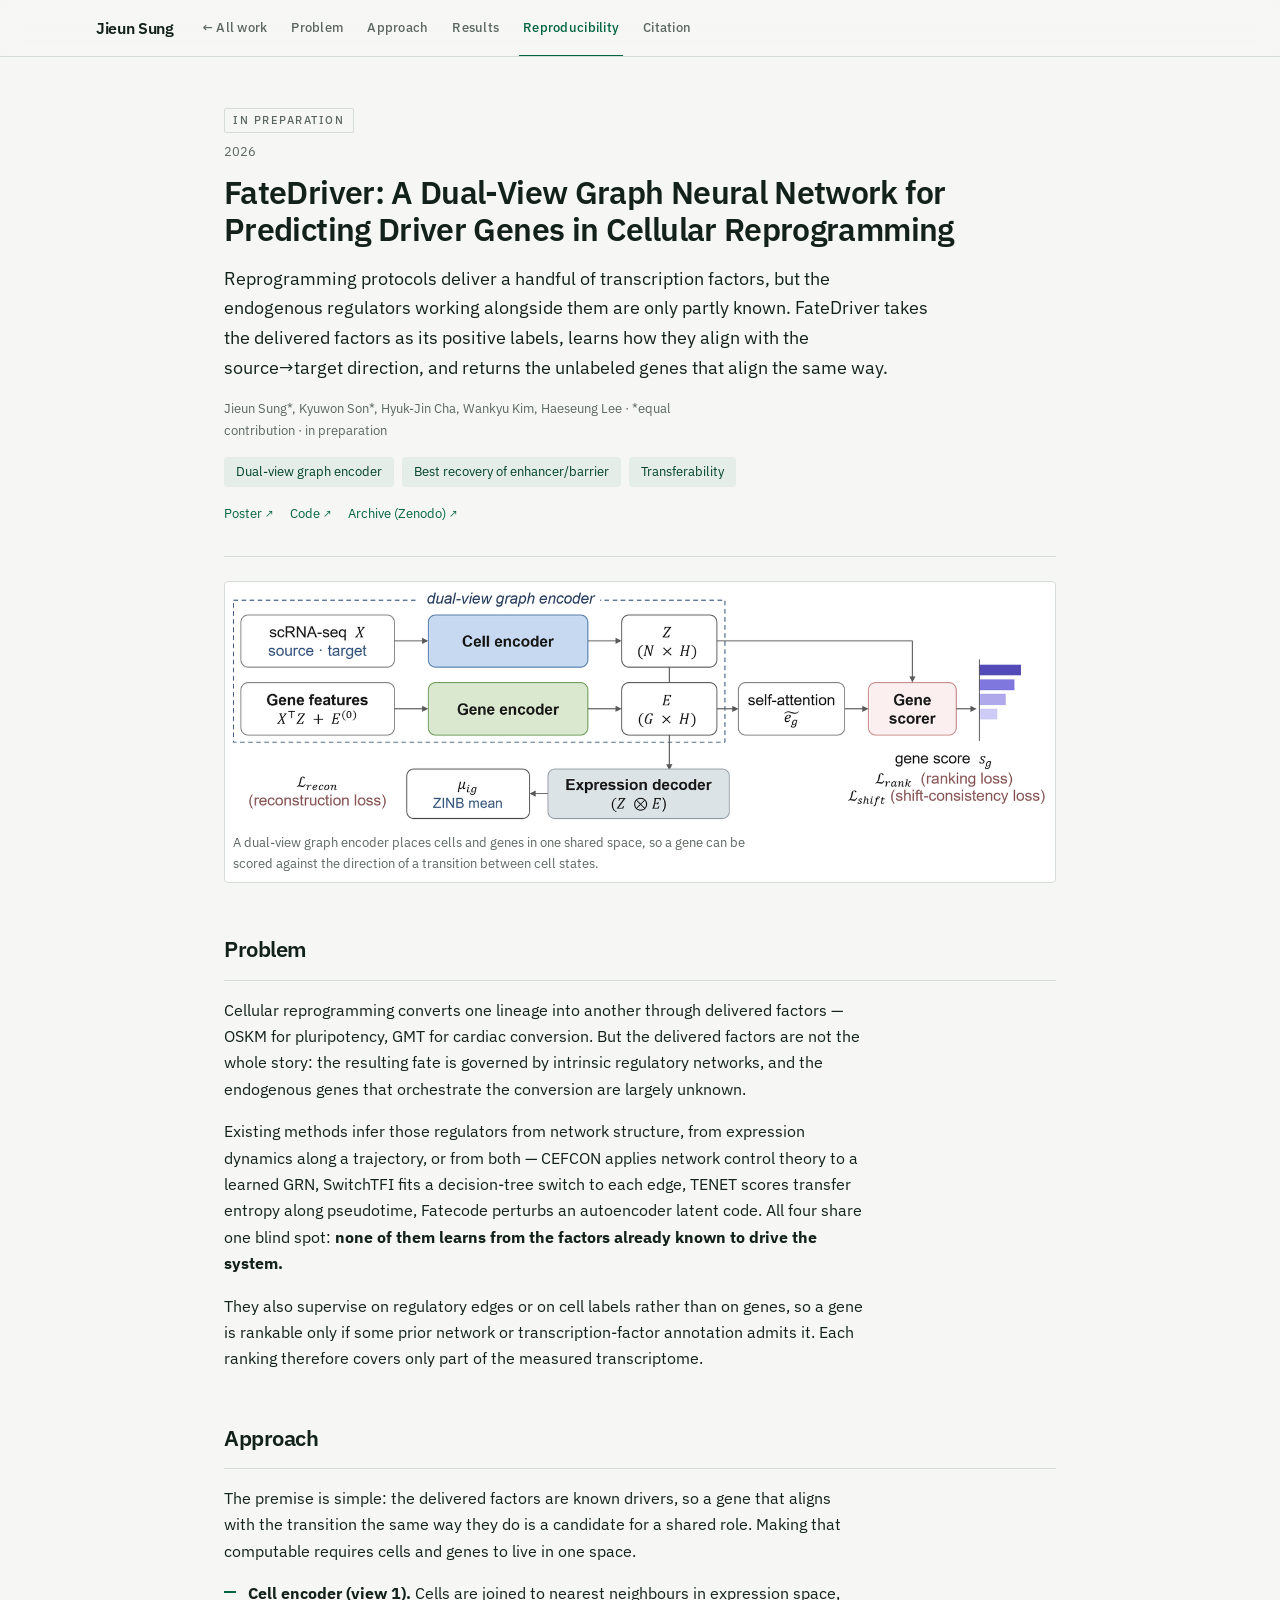
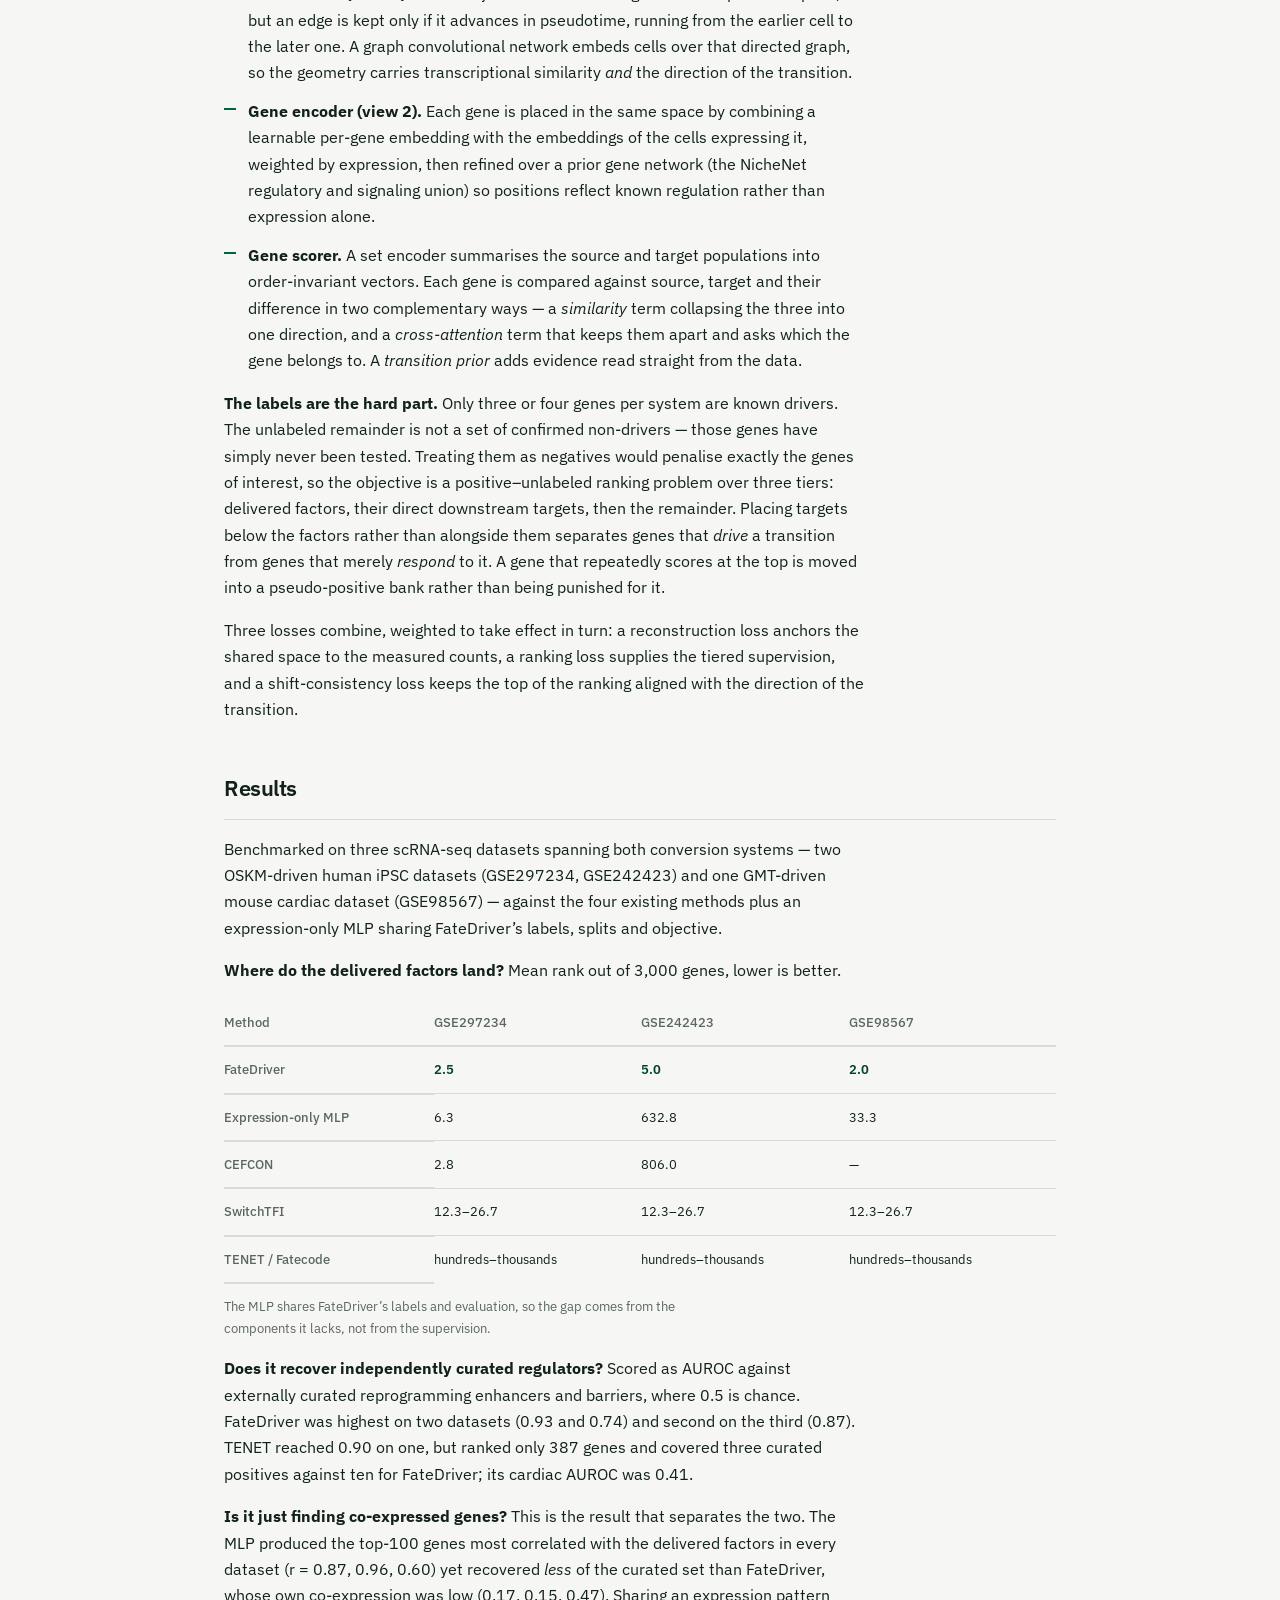
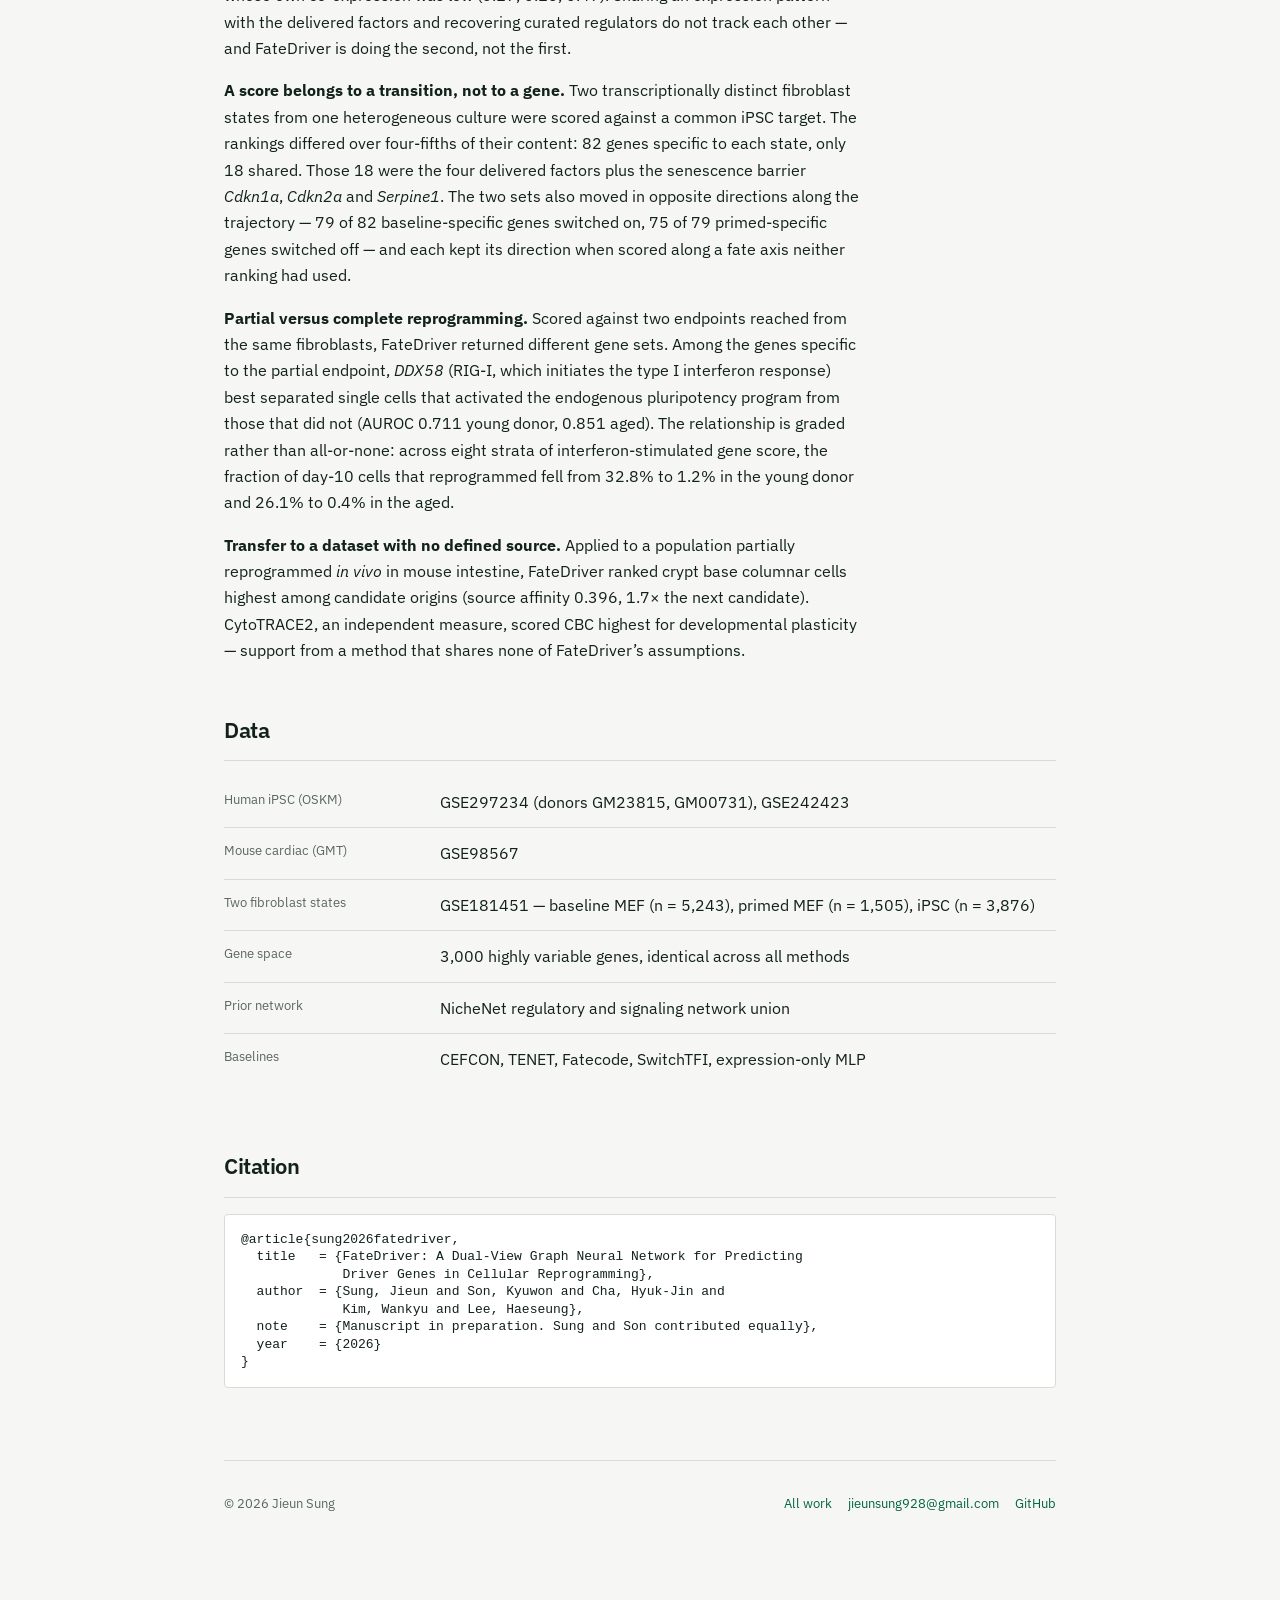
==== commit 752dc2b0: "Follow the CV's current FateDriver title (no 'Transcription Factor-Induced')" ====
--- a/work/fatedriver.html
+++ b/work/fatedriver.html
@@ -8,7 +8,7 @@
 <meta name="author" content="Jieun Sung">
 <link rel="canonical" href="https://jieun-sung.github.io/work/fatedriver.html">
 
-<link rel="icon" href="../assets/img/favicon.svg?v=2" type="image/svg+xml">
+<link rel="icon" href="../assets/img/favicon.svg" type="image/svg+xml">
 
 <link rel="preconnect" href="https://fonts.googleapis.com">
 <link rel="preconnect" href="https://fonts.gstatic.com" crossorigin>
@@ -43,7 +43,7 @@
         <span class="status status--prep">In preparation</span>
         <span class="entry__year">2026</span>
       </div>
-      <h1 class="detail__title">FateDriver: A Dual-View Graph Neural Network for Predicting Driver Genes in Transcription Factor-Induced Cellular Reprogramming</h1>
+      <h1 class="detail__title">FateDriver: A Dual-View Graph Neural Network for Predicting Driver Genes in Cellular Reprogramming</h1>
       <p class="detail__lede">Reprogramming protocols deliver a handful of transcription factors, but the endogenous regulators working alongside them are only partly known. FateDriver takes the delivered factors as its positive labels, learns how they align with the source&rarr;target direction, and returns the unlabeled genes that align the same way.</p>
       <p class="detail__authors">Jieun Sung*, Kyuwon Son*, Hyuk-Jin Cha, Wankyu Kim, Haeseung Lee &middot; *equal contribution &middot; in preparation</p>
       <ul class="metrics">
@@ -160,8 +160,7 @@
       <h2>Citation</h2>
       <pre class="code"><code>@article{sung2026fatedriver,
   title   = {FateDriver: A Dual-View Graph Neural Network for Predicting
-             Driver Genes in Transcription Factor-Induced Cellular
-             Reprogramming},
+             Driver Genes in Cellular Reprogramming},
   author  = {Sung, Jieun and Son, Kyuwon and Cha, Hyuk-Jin and
              Kim, Wankyu and Lee, Haeseung},
   note    = {Manuscript in preparation. Sung and Son contributed equally},
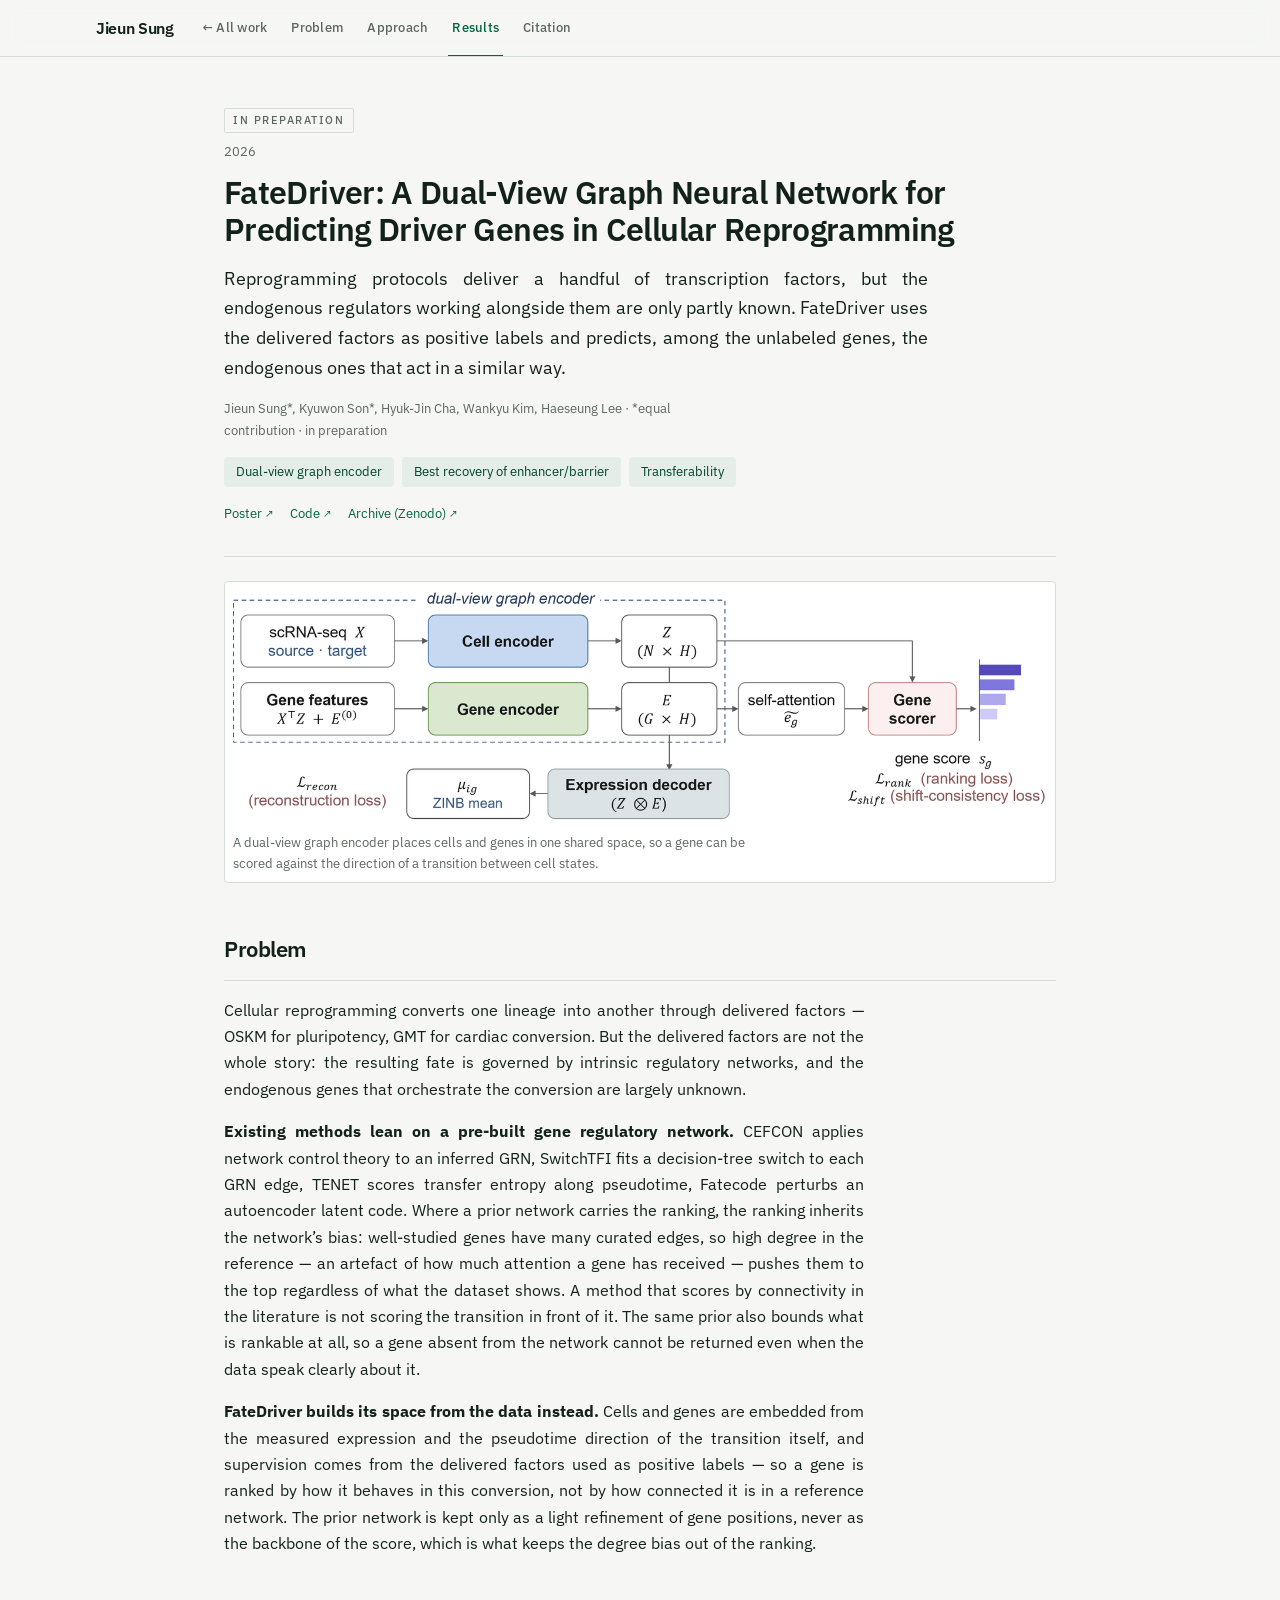
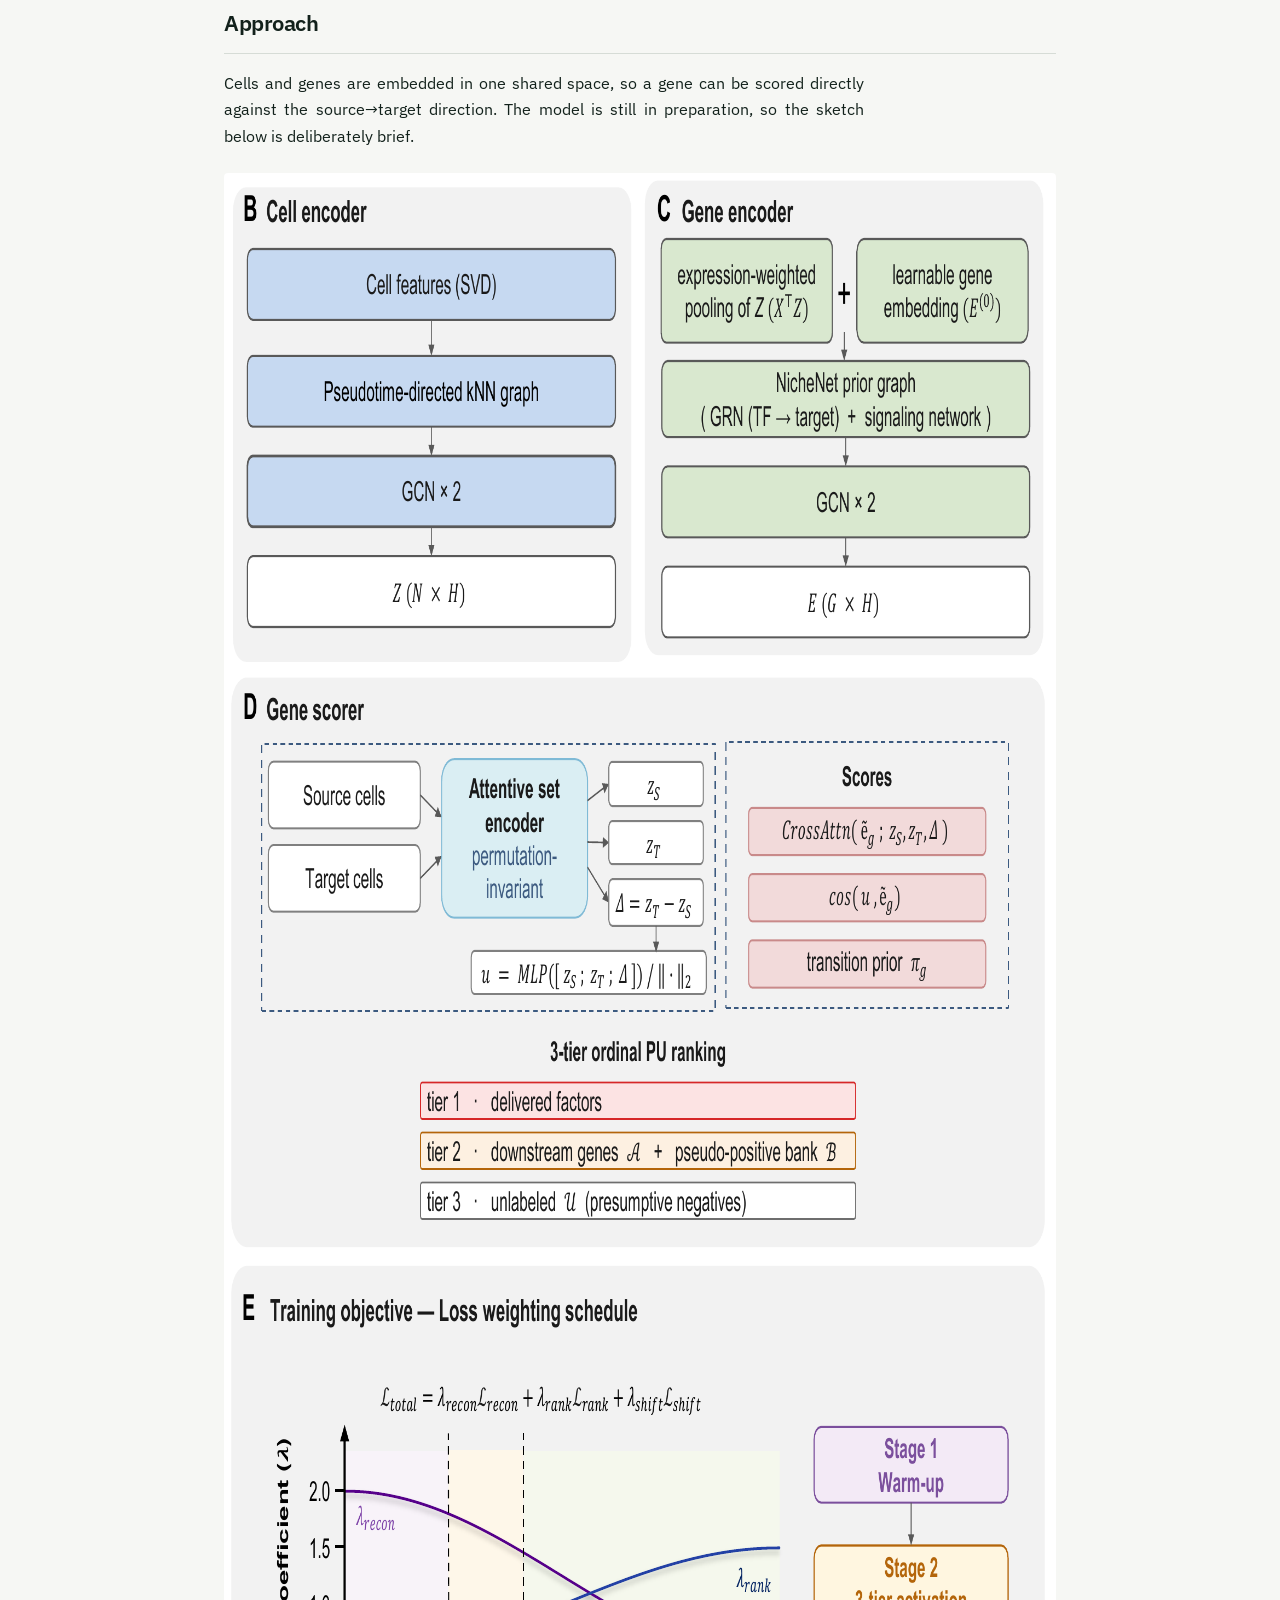
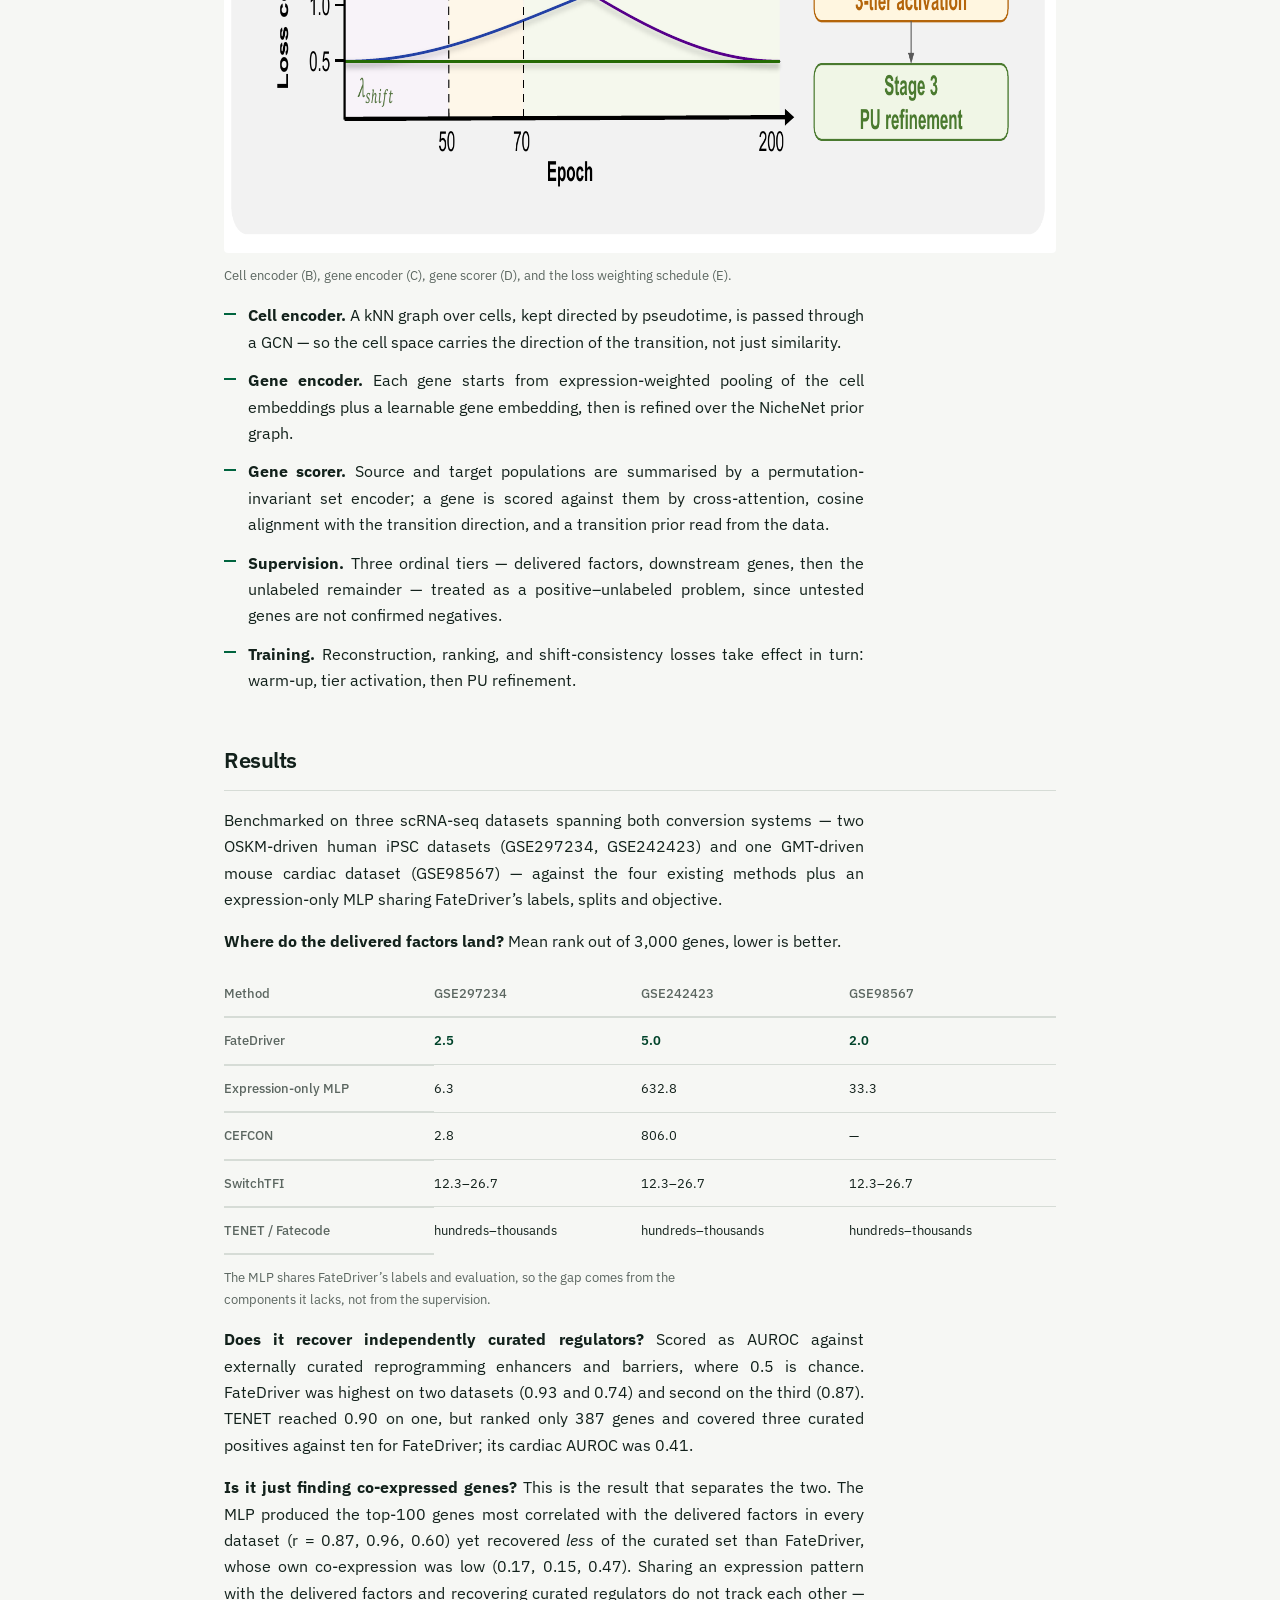
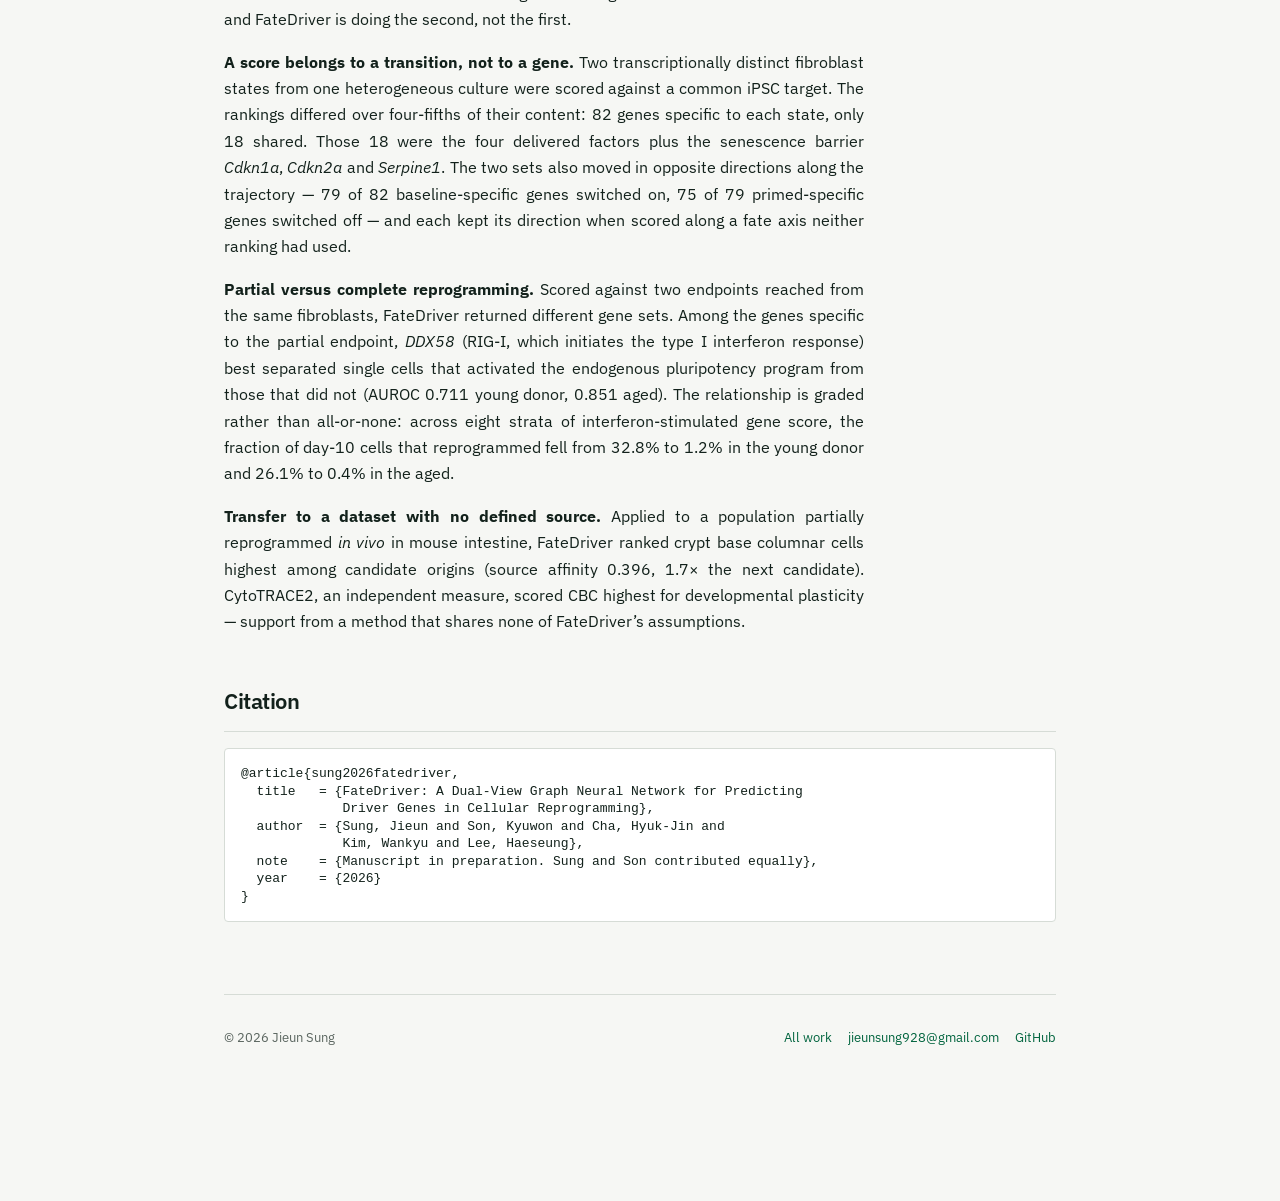
==== commit cd87219d: "Refocus the FateDriver problem on GRN-prior bias and simplify the approach - Restate the lede in ter" ====
--- a/work/fatedriver.html
+++ b/work/fatedriver.html
@@ -29,7 +29,6 @@
       <a class="nav__item" href="#problem">Problem</a>
       <a class="nav__item" href="#approach">Approach</a>
       <a class="nav__item" href="#results">Results</a>
-      <a class="nav__item" href="#repro">Reproducibility</a>
       <a class="nav__item" href="#cite">Citation</a>
     </nav>
   </div>
@@ -44,7 +43,7 @@
         <span class="entry__year">2026</span>
       </div>
       <h1 class="detail__title">FateDriver: A Dual-View Graph Neural Network for Predicting Driver Genes in Cellular Reprogramming</h1>
-      <p class="detail__lede">Reprogramming protocols deliver a handful of transcription factors, but the endogenous regulators working alongside them are only partly known. FateDriver takes the delivered factors as its positive labels, learns how they align with the source&rarr;target direction, and returns the unlabeled genes that align the same way.</p>
+      <p class="detail__lede">Reprogramming protocols deliver a handful of transcription factors, but the endogenous regulators working alongside them are only partly known. FateDriver uses the delivered factors as positive labels and predicts, among the unlabeled genes, the endogenous ones that act in a similar way.</p>
       <p class="detail__authors">Jieun Sung*, Kyuwon Son*, Hyuk-Jin Cha, Wankyu Kim, Haeseung Lee &middot; *equal contribution &middot; in preparation</p>
       <ul class="metrics">
         <li>Dual-view graph encoder</li>
@@ -65,16 +64,25 @@
 
     <section class="section detail__section" id="problem">
       <h2>Problem</h2>
-      <p>Cellular reprogramming converts one lineage into another through delivered factors &mdash; OSKM for pluripotency, GMT for cardiac conversion. But the delivered factors are not the whole story: the resulting fate is governed by intrinsic regulatory networks, and the endogenous genes that orchestrate the conversion are largely unknown.</p>      <p>Existing methods infer those regulators from network structure, from expression dynamics along a trajectory, or from both &mdash; CEFCON applies network control theory to a learned GRN, SwitchTFI fits a decision-tree switch to each edge, TENET scores transfer entropy along pseudotime, Fatecode perturbs an autoencoder latent code. All four share one blind spot: <strong>none of them learns from the factors already known to drive the system.</strong></p>      <p>They also supervise on regulatory edges or on cell labels rather than on genes, so a gene is rankable only if some prior network or transcription-factor annotation admits it. Each ranking therefore covers only part of the measured transcriptome.</p>
+      <p>Cellular reprogramming converts one lineage into another through delivered factors &mdash; OSKM for pluripotency, GMT for cardiac conversion. But the delivered factors are not the whole story: the resulting fate is governed by intrinsic regulatory networks, and the endogenous genes that orchestrate the conversion are largely unknown.</p>
+      <p><strong>Existing methods lean on a pre-built gene regulatory network.</strong> CEFCON applies network control theory to an inferred GRN, SwitchTFI fits a decision-tree switch to each GRN edge, TENET scores transfer entropy along pseudotime, Fatecode perturbs an autoencoder latent code. Where a prior network carries the ranking, the ranking inherits the network&rsquo;s bias: well-studied genes have many curated edges, so high degree in the reference &mdash; an artefact of how much attention a gene has received &mdash; pushes them to the top regardless of what the dataset shows. A method that scores by connectivity in the literature is not scoring the transition in front of it. The same prior also bounds what is rankable at all, so a gene absent from the network cannot be returned even when the data speak clearly about it.</p>
+      <p><strong>FateDriver builds its space from the data instead.</strong> Cells and genes are embedded from the measured expression and the pseudotime direction of the transition itself, and supervision comes from the delivered factors used as positive labels &mdash; so a gene is ranked by how it behaves in this conversion, not by how connected it is in a reference network. The prior network is kept only as a light refinement of gene positions, never as the backbone of the score, which is what keeps the degree bias out of the ranking.</p>
     </section>
 
     <section class="section detail__section" id="approach">
       <h2>Approach</h2>
-      <p>The premise is simple: the delivered factors are known drivers, so a gene that aligns with the transition the same way they do is a candidate for a shared role. Making that computable requires cells and genes to live in one space.</p>      <ul class="bullets">
-        <li><strong>Cell encoder (view 1).</strong> Cells are joined to nearest neighbours in expression space, but an edge is kept only if it advances in pseudotime, running from the earlier cell to the later one. A graph convolutional network embeds cells over that directed graph, so the geometry carries transcriptional similarity <em>and</em> the direction of the transition.</li>
-        <li><strong>Gene encoder (view 2).</strong> Each gene is placed in the same space by combining a learnable per-gene embedding with the embeddings of the cells expressing it, weighted by expression, then refined over a prior gene network (the NicheNet regulatory and signaling union) so positions reflect known regulation rather than expression alone.</li>
-        <li><strong>Gene scorer.</strong> A set encoder summarises the source and target populations into order-invariant vectors. Each gene is compared against source, target and their difference in two complementary ways &mdash; a <em>similarity</em> term collapsing the three into one direction, and a <em>cross-attention</em> term that keeps them apart and asks which the gene belongs to. A <em>transition prior</em> adds evidence read straight from the data.</li>
-      </ul>      <p><strong>The labels are the hard part.</strong> Only three or four genes per system are known drivers. The unlabeled remainder is not a set of confirmed non-drivers &mdash; those genes have simply never been tested. Treating them as negatives would penalise exactly the genes of interest, so the objective is a positive&ndash;unlabeled ranking problem over three tiers: delivered factors, their direct downstream targets, then the remainder. Placing targets below the factors rather than alongside them separates genes that <em>drive</em> a transition from genes that merely <em>respond</em> to it. A gene that repeatedly scores at the top is moved into a pseudo-positive bank rather than being punished for it.</p>      <p>Three losses combine, weighted to take effect in turn: a reconstruction loss anchors the shared space to the measured counts, a ranking loss supplies the tiered supervision, and a shift-consistency loss keeps the top of the ranking aligned with the direction of the transition.</p>
+      <p>Cells and genes are embedded in one shared space, so a gene can be scored directly against the source&rarr;target direction. The model is still in preparation, so the sketch below is deliberately brief.</p>
+      <figure class="figure">
+        <img src="../assets/img/fatedriver-architecture.png" alt="FateDriver components: cell encoder, gene encoder, gene scorer, and the loss weighting schedule" width="1520" height="1680">
+        <figcaption>Cell encoder (B), gene encoder (C), gene scorer (D), and the loss weighting schedule (E).</figcaption>
+      </figure>
+      <ul class="bullets">
+        <li><strong>Cell encoder.</strong> A kNN graph over cells, kept directed by pseudotime, is passed through a GCN &mdash; so the cell space carries the direction of the transition, not just similarity.</li>
+        <li><strong>Gene encoder.</strong> Each gene starts from expression-weighted pooling of the cell embeddings plus a learnable gene embedding, then is refined over the NicheNet prior graph.</li>
+        <li><strong>Gene scorer.</strong> Source and target populations are summarised by a permutation-invariant set encoder; a gene is scored against them by cross-attention, cosine alignment with the transition direction, and a transition prior read from the data.</li>
+        <li><strong>Supervision.</strong> Three ordinal tiers &mdash; delivered factors, downstream genes, then the unlabeled remainder &mdash; treated as a positive&ndash;unlabeled problem, since untested genes are not confirmed negatives.</li>
+        <li><strong>Training.</strong> Reconstruction, ranking, and shift-consistency losses take effect in turn: warm-up, tier activation, then PU refinement.</li>
+      </ul>
     </section>
 
     <section class="section detail__section" id="results">
@@ -126,36 +134,6 @@
       </div>      <p><strong>Does it recover independently curated regulators?</strong> Scored as AUROC against externally curated reprogramming enhancers and barriers, where 0.5 is chance. FateDriver was highest on two datasets (0.93 and 0.74) and second on the third (0.87). TENET reached 0.90 on one, but ranked only 387 genes and covered three curated positives against ten for FateDriver; its cardiac AUROC was 0.41.</p>      <p><strong>Is it just finding co-expressed genes?</strong> This is the result that separates the two. The MLP produced the top-100 genes most correlated with the delivered factors in every dataset (r = 0.87, 0.96, 0.60) yet recovered <em>less</em> of the curated set than FateDriver, whose own co-expression was low (0.17, 0.15, 0.47). Sharing an expression pattern with the delivered factors and recovering curated regulators do not track each other &mdash; and FateDriver is doing the second, not the first.</p>      <p><strong>A score belongs to a transition, not to a gene.</strong> Two transcriptionally distinct fibroblast states from one heterogeneous culture were scored against a common iPSC target. The rankings differed over four-fifths of their content: 82 genes specific to each state, only 18 shared. Those 18 were the four delivered factors plus the senescence barrier <em>Cdkn1a</em>, <em>Cdkn2a</em> and <em>Serpine1</em>. The two sets also moved in opposite directions along the trajectory &mdash; 79 of 82 baseline-specific genes switched on, 75 of 79 primed-specific genes switched off &mdash; and each kept its direction when scored along a fate axis neither ranking had used.</p>      <p><strong>Partial versus complete reprogramming.</strong> Scored against two endpoints reached from the same fibroblasts, FateDriver returned different gene sets. Among the genes specific to the partial endpoint, <em>DDX58</em> (RIG-I, which initiates the type I interferon response) best separated single cells that activated the endogenous pluripotency program from those that did not (AUROC 0.711 young donor, 0.851 aged). The relationship is graded rather than all-or-none: across eight strata of interferon-stimulated gene score, the fraction of day-10 cells that reprogrammed fell from 32.8% to 1.2% in the young donor and 26.1% to 0.4% in the aged.</p>      <p><strong>Transfer to a dataset with no defined source.</strong> Applied to a population partially reprogrammed <em>in vivo</em> in mouse intestine, FateDriver ranked crypt base columnar cells highest among candidate origins (source affinity 0.396, 1.7&times; the next candidate). CytoTRACE2, an independent measure, scored CBC highest for developmental plasticity &mdash; support from a method that shares none of FateDriver’s assumptions.</p>
     </section>
 
-    <section class="section detail__section" id="repro">
-      <h2>Data</h2>
-      <dl class="specs">
-        <div>
-          <dt>Human iPSC (OSKM)</dt>
-          <dd>GSE297234 (donors GM23815, GM00731), GSE242423</dd>
-        </div>
-        <div>
-          <dt>Mouse cardiac (GMT)</dt>
-          <dd>GSE98567</dd>
-        </div>
-        <div>
-          <dt>Two fibroblast states</dt>
-          <dd>GSE181451 &mdash; baseline MEF (n = 5,243), primed MEF (n = 1,505), iPSC (n = 3,876)</dd>
-        </div>
-        <div>
-          <dt>Gene space</dt>
-          <dd>3,000 highly variable genes, identical across all methods</dd>
-        </div>
-        <div>
-          <dt>Prior network</dt>
-          <dd>NicheNet regulatory and signaling network union</dd>
-        </div>
-        <div>
-          <dt>Baselines</dt>
-          <dd>CEFCON, TENET, Fatecode, SwitchTFI, expression-only MLP</dd>
-        </div>
-      </dl>
-    </section>
-
     <section class="section detail__section" id="cite">
       <h2>Citation</h2>
       <pre class="code"><code>@article{sung2026fatedriver,
--- a/assets/css/style.css
+++ b/assets/css/style.css
@@ -641,6 +641,36 @@
 .detail__section > * + * { margin-top: var(--sp-4); }
 .detail__section p { max-width: var(--w-measure); }
 
+/* --- Wide body copy ------------------------------------------------------
+   `.detail--wide` drops the reading measure so body copy runs the full width
+   of the content column — flush with the hero figure above it. Used where the
+   figure is the anchor of the page and ragged-short prose beside it reads as
+   a stray column. */
+.detail--wide .detail__lede,
+.detail--wide .detail__authors,
+.detail--wide .detail__section p,
+.detail--wide .bullets,
+.detail--wide .callout,
+.detail--wide .table__note,
+.detail--wide .figure figcaption { max-width: none; }
+
+/* --- Justified body copy -------------------------------------------------
+   Prose blocks are justified site-wide; headings, chips, link rows, and
+   tabular text stay ragged-right. Only wrapped lines are affected. */
+.detail__lede,
+.detail__section p,
+.bullets li,
+.callout,
+.entry__lede,
+.entry__note,
+.section__note,
+.prose p,
+.figure figcaption,
+.table__note {
+  text-align: justify;
+  text-justify: inter-word;
+}
+
 /* --- Spec list — architecture, training setup, compute ------------------- */
 
 .specs { margin-top: var(--sp-4); }
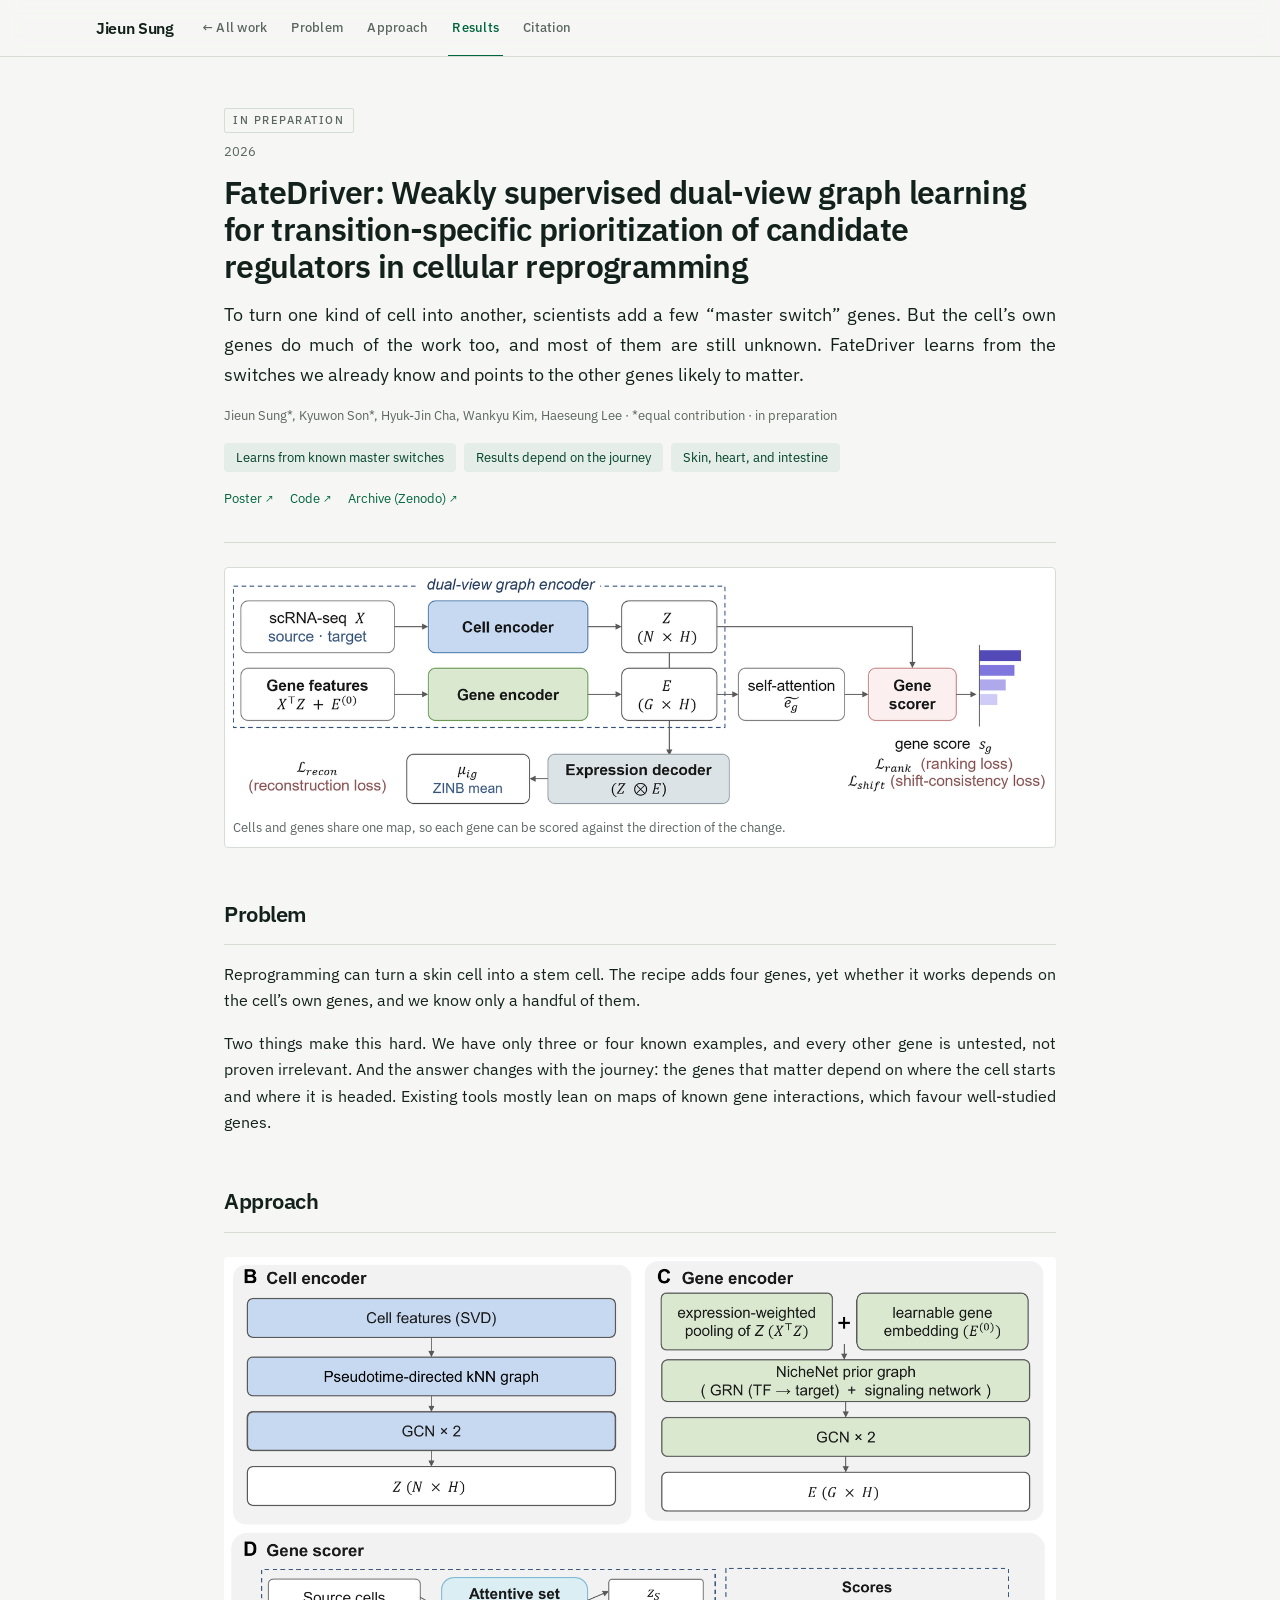
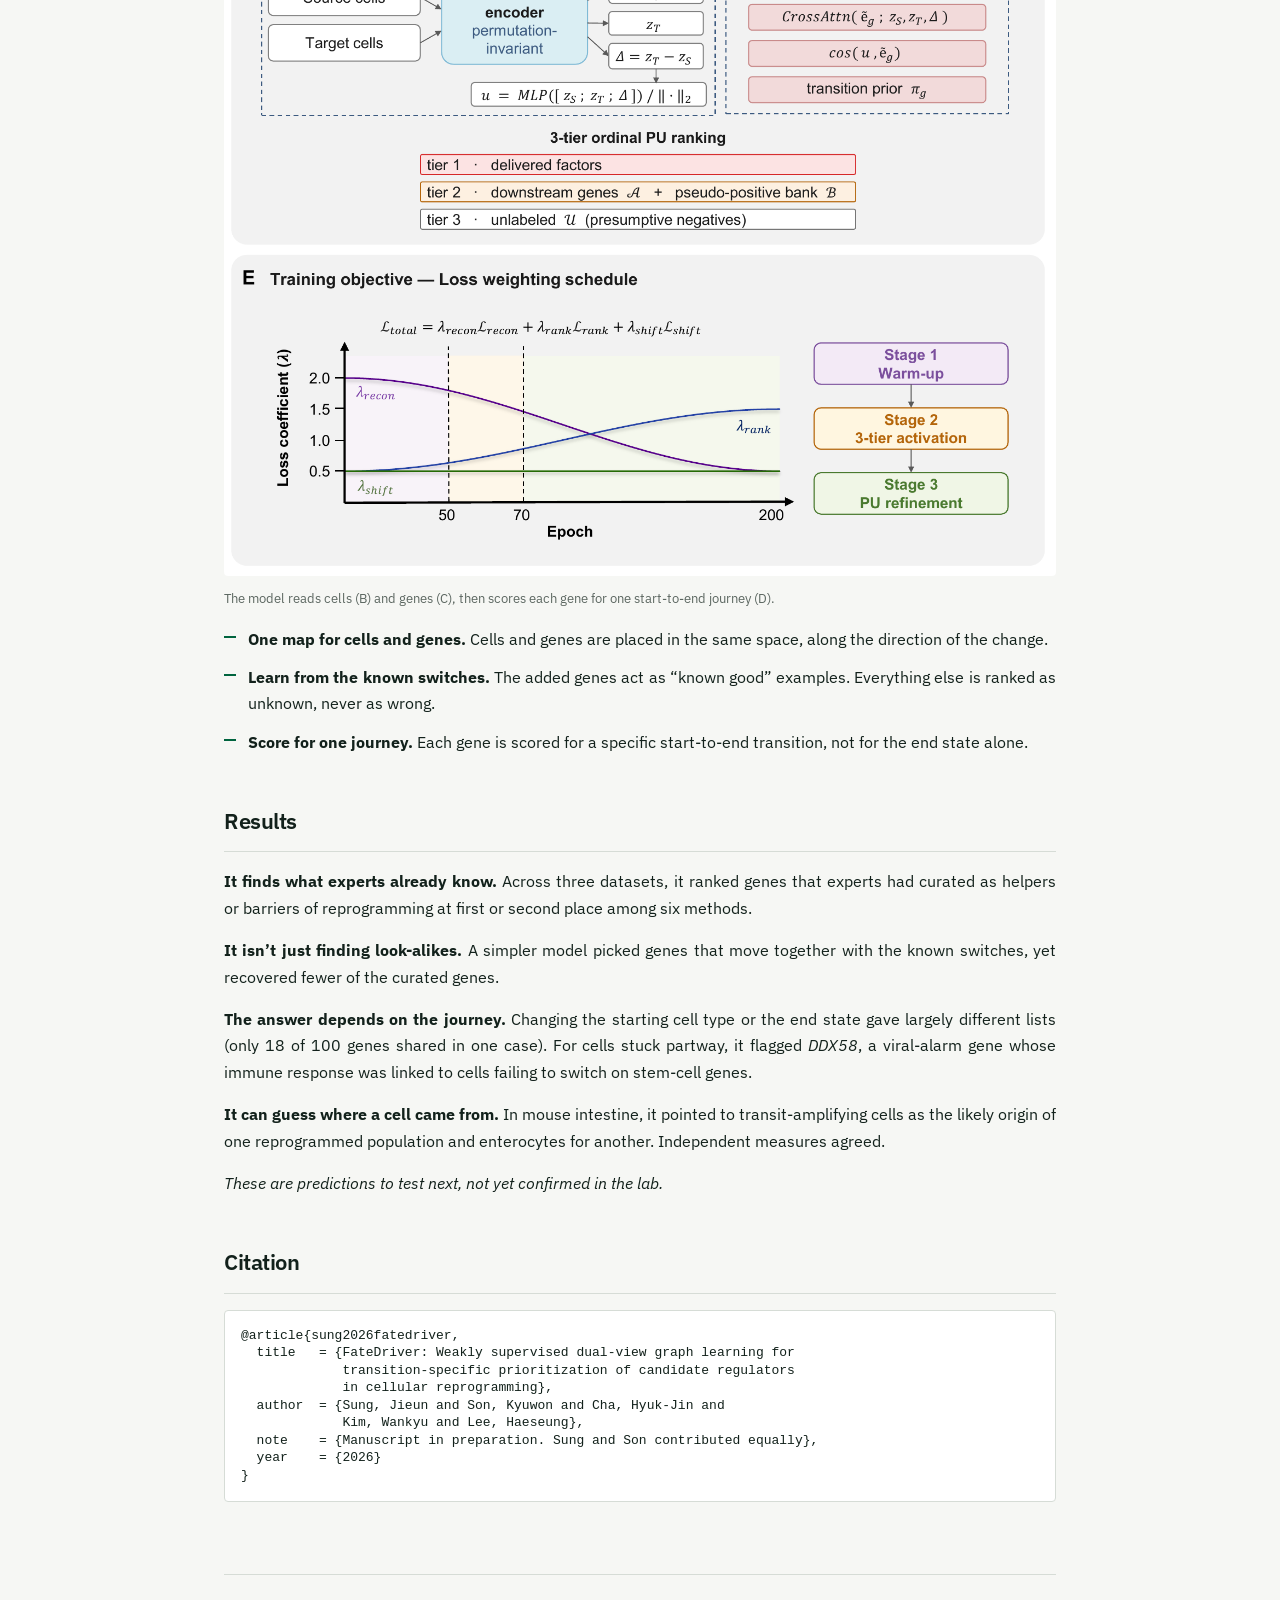
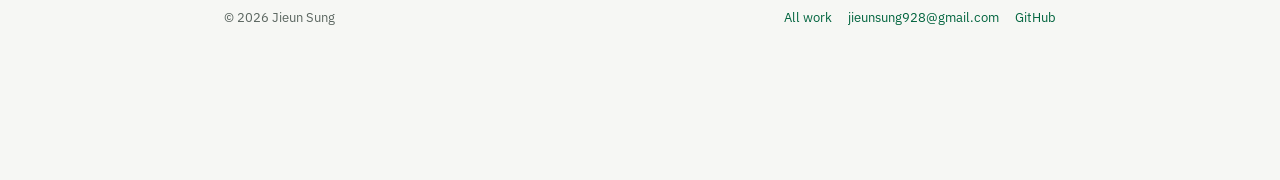
==== commit 7e4fc8e9: "Rewrite FateDriver for a general audience and match the paper title" ====
--- a/work/fatedriver.html
+++ b/work/fatedriver.html
@@ -4,7 +4,7 @@
 <meta charset="utf-8">
 <meta name="viewport" content="width=device-width, initial-scale=1">
 <title>FateDriver — Jieun Sung</title>
-<meta name="description" content="FateDriver: a dual-view graph neural network that learns from delivered reprogramming factors to rank endogenous driver genes.">
+<meta name="description" content="FateDriver: a graph neural network that learns from the known master-switch genes of cellular reprogramming and ranks the cell's own candidate regulators.">
 <meta name="author" content="Jieun Sung">
 <link rel="canonical" href="https://jieun-sung.github.io/work/fatedriver.html">
 
@@ -42,13 +42,13 @@
         <span class="status status--prep">In preparation</span>
         <span class="entry__year">2026</span>
       </div>
-      <h1 class="detail__title">FateDriver: A Dual-View Graph Neural Network for Predicting Driver Genes in Cellular Reprogramming</h1>
-      <p class="detail__lede">Reprogramming protocols deliver a handful of transcription factors, but the endogenous regulators working alongside them are only partly known. FateDriver uses the delivered factors as positive labels and predicts, among the unlabeled genes, the endogenous ones that act in a similar way.</p>
+      <h1 class="detail__title">FateDriver: Weakly supervised dual-view graph learning for transition-specific prioritization of candidate regulators in cellular reprogramming</h1>
+      <p class="detail__lede">To turn one kind of cell into another, scientists add a few &ldquo;master switch&rdquo; genes. But the cell&rsquo;s own genes do much of the work too, and most of them are still unknown. FateDriver learns from the switches we already know and points to the other genes likely to matter.</p>
       <p class="detail__authors">Jieun Sung*, Kyuwon Son*, Hyuk-Jin Cha, Wankyu Kim, Haeseung Lee &middot; *equal contribution &middot; in preparation</p>
       <ul class="metrics">
-        <li>Dual-view graph encoder</li>
-        <li>Best recovery of enhancer/barrier</li>
-        <li>Transferability</li>
+        <li>Learns from known master switches</li>
+        <li>Results depend on the journey</li>
+        <li>Skin, heart, and intestine</li>
       </ul>
       <ul class="linkrow">
         <li><a href="../assets/posters/2026-08-ksscr-fatedriver.pdf">Poster</a></li>
@@ -59,86 +59,43 @@
 
     <figure class="figure figure--hero">
       <img src="../assets/img/thumbs/fatedriver.png" alt="FateDriver dual-view graph encoder over cells and genes" width="1387" height="391">
-      <figcaption>A dual-view graph encoder places cells and genes in one shared space, so a gene can be scored against the direction of a transition between cell states.</figcaption>
+      <figcaption>Cells and genes share one map, so each gene can be scored against the direction of the change.</figcaption>
     </figure>
 
     <section class="section detail__section" id="problem">
       <h2>Problem</h2>
-      <p>Cellular reprogramming converts one lineage into another through delivered factors &mdash; OSKM for pluripotency, GMT for cardiac conversion. But the delivered factors are not the whole story: the resulting fate is governed by intrinsic regulatory networks, and the endogenous genes that orchestrate the conversion are largely unknown.</p>
-      <p><strong>Existing methods lean on a pre-built gene regulatory network.</strong> CEFCON applies network control theory to an inferred GRN, SwitchTFI fits a decision-tree switch to each GRN edge, TENET scores transfer entropy along pseudotime, Fatecode perturbs an autoencoder latent code. Where a prior network carries the ranking, the ranking inherits the network&rsquo;s bias: well-studied genes have many curated edges, so high degree in the reference &mdash; an artefact of how much attention a gene has received &mdash; pushes them to the top regardless of what the dataset shows. A method that scores by connectivity in the literature is not scoring the transition in front of it. The same prior also bounds what is rankable at all, so a gene absent from the network cannot be returned even when the data speak clearly about it.</p>
-      <p><strong>FateDriver builds its space from the data instead.</strong> Cells and genes are embedded from the measured expression and the pseudotime direction of the transition itself, and supervision comes from the delivered factors used as positive labels &mdash; so a gene is ranked by how it behaves in this conversion, not by how connected it is in a reference network. The prior network is kept only as a light refinement of gene positions, never as the backbone of the score, which is what keeps the degree bias out of the ranking.</p>
+      <p>Reprogramming can turn a skin cell into a stem cell. The recipe adds four genes, yet whether it works depends on the cell&rsquo;s own genes, and we know only a handful of them.</p>
+      <p>Two things make this hard. We have only three or four known examples, and every other gene is untested, not proven irrelevant. And the answer changes with the journey: the genes that matter depend on where the cell starts and where it is headed. Existing tools mostly lean on maps of known gene interactions, which favour well-studied genes.</p>
     </section>
 
     <section class="section detail__section" id="approach">
       <h2>Approach</h2>
-      <p>Cells and genes are embedded in one shared space, so a gene can be scored directly against the source&rarr;target direction. The model is still in preparation, so the sketch below is deliberately brief.</p>
       <figure class="figure">
         <img src="../assets/img/fatedriver-architecture.png" alt="FateDriver components: cell encoder, gene encoder, gene scorer, and the loss weighting schedule" width="1520" height="1680">
-        <figcaption>Cell encoder (B), gene encoder (C), gene scorer (D), and the loss weighting schedule (E).</figcaption>
+        <figcaption>The model reads cells (B) and genes (C), then scores each gene for one start-to-end journey (D).</figcaption>
       </figure>
       <ul class="bullets">
-        <li><strong>Cell encoder.</strong> A kNN graph over cells, kept directed by pseudotime, is passed through a GCN &mdash; so the cell space carries the direction of the transition, not just similarity.</li>
-        <li><strong>Gene encoder.</strong> Each gene starts from expression-weighted pooling of the cell embeddings plus a learnable gene embedding, then is refined over the NicheNet prior graph.</li>
-        <li><strong>Gene scorer.</strong> Source and target populations are summarised by a permutation-invariant set encoder; a gene is scored against them by cross-attention, cosine alignment with the transition direction, and a transition prior read from the data.</li>
-        <li><strong>Supervision.</strong> Three ordinal tiers &mdash; delivered factors, downstream genes, then the unlabeled remainder &mdash; treated as a positive&ndash;unlabeled problem, since untested genes are not confirmed negatives.</li>
-        <li><strong>Training.</strong> Reconstruction, ranking, and shift-consistency losses take effect in turn: warm-up, tier activation, then PU refinement.</li>
+        <li><strong>One map for cells and genes.</strong> Cells and genes are placed in the same space, along the direction of the change.</li>
+        <li><strong>Learn from the known switches.</strong> The added genes act as &ldquo;known good&rdquo; examples. Everything else is ranked as unknown, never as wrong.</li>
+        <li><strong>Score for one journey.</strong> Each gene is scored for a specific start-to-end transition, not for the end state alone.</li>
       </ul>
     </section>
 
     <section class="section detail__section" id="results">
       <h2>Results</h2>
-      <p>Benchmarked on three scRNA-seq datasets spanning both conversion systems &mdash; two OSKM-driven human iPSC datasets (GSE297234, GSE242423) and one GMT-driven mouse cardiac dataset (GSE98567) &mdash; against the four existing methods plus an expression-only MLP sharing FateDriver’s labels, splits and objective.</p>      <p><strong>Where do the delivered factors land?</strong> Mean rank out of 3,000 genes, lower is better.</p>      <div class="table-wrap">
-        <table class="table">
-          <caption class="table__note">The MLP shares FateDriver’s labels and evaluation, so the gap comes from the components it lacks, not from the supervision.</caption>
-          <thead>
-            <tr>
-              <th scope="col">Method</th>
-              <th scope="col">GSE297234</th>
-              <th scope="col">GSE242423</th>
-              <th scope="col">GSE98567</th>
-            </tr>
-          </thead>
-          <tbody>
-            <tr>
-              <th scope="row">FateDriver</th>
-              <td><span class="is-best">2.5</span></td>
-              <td><span class="is-best">5.0</span></td>
-              <td><span class="is-best">2.0</span></td>
-            </tr>
-            <tr>
-              <th scope="row">Expression-only MLP</th>
-              <td>6.3</td>
-              <td>632.8</td>
-              <td>33.3</td>
-            </tr>
-            <tr>
-              <th scope="row">CEFCON</th>
-              <td>2.8</td>
-              <td>806.0</td>
-              <td>&mdash;</td>
-            </tr>
-            <tr>
-              <th scope="row">SwitchTFI</th>
-              <td>12.3&ndash;26.7</td>
-              <td>12.3&ndash;26.7</td>
-              <td>12.3&ndash;26.7</td>
-            </tr>
-            <tr>
-              <th scope="row">TENET / Fatecode</th>
-              <td>hundreds&ndash;thousands</td>
-              <td>hundreds&ndash;thousands</td>
-              <td>hundreds&ndash;thousands</td>
-            </tr>
-          </tbody>
-        </table>
-      </div>      <p><strong>Does it recover independently curated regulators?</strong> Scored as AUROC against externally curated reprogramming enhancers and barriers, where 0.5 is chance. FateDriver was highest on two datasets (0.93 and 0.74) and second on the third (0.87). TENET reached 0.90 on one, but ranked only 387 genes and covered three curated positives against ten for FateDriver; its cardiac AUROC was 0.41.</p>      <p><strong>Is it just finding co-expressed genes?</strong> This is the result that separates the two. The MLP produced the top-100 genes most correlated with the delivered factors in every dataset (r = 0.87, 0.96, 0.60) yet recovered <em>less</em> of the curated set than FateDriver, whose own co-expression was low (0.17, 0.15, 0.47). Sharing an expression pattern with the delivered factors and recovering curated regulators do not track each other &mdash; and FateDriver is doing the second, not the first.</p>      <p><strong>A score belongs to a transition, not to a gene.</strong> Two transcriptionally distinct fibroblast states from one heterogeneous culture were scored against a common iPSC target. The rankings differed over four-fifths of their content: 82 genes specific to each state, only 18 shared. Those 18 were the four delivered factors plus the senescence barrier <em>Cdkn1a</em>, <em>Cdkn2a</em> and <em>Serpine1</em>. The two sets also moved in opposite directions along the trajectory &mdash; 79 of 82 baseline-specific genes switched on, 75 of 79 primed-specific genes switched off &mdash; and each kept its direction when scored along a fate axis neither ranking had used.</p>      <p><strong>Partial versus complete reprogramming.</strong> Scored against two endpoints reached from the same fibroblasts, FateDriver returned different gene sets. Among the genes specific to the partial endpoint, <em>DDX58</em> (RIG-I, which initiates the type I interferon response) best separated single cells that activated the endogenous pluripotency program from those that did not (AUROC 0.711 young donor, 0.851 aged). The relationship is graded rather than all-or-none: across eight strata of interferon-stimulated gene score, the fraction of day-10 cells that reprogrammed fell from 32.8% to 1.2% in the young donor and 26.1% to 0.4% in the aged.</p>      <p><strong>Transfer to a dataset with no defined source.</strong> Applied to a population partially reprogrammed <em>in vivo</em> in mouse intestine, FateDriver ranked crypt base columnar cells highest among candidate origins (source affinity 0.396, 1.7&times; the next candidate). CytoTRACE2, an independent measure, scored CBC highest for developmental plasticity &mdash; support from a method that shares none of FateDriver’s assumptions.</p>
+      <p><strong>It finds what experts already know.</strong> Across three datasets, it ranked genes that experts had curated as helpers or barriers of reprogramming at first or second place among six methods.</p>
+      <p><strong>It isn&rsquo;t just finding look-alikes.</strong> A simpler model picked genes that move together with the known switches, yet recovered fewer of the curated genes.</p>
+      <p><strong>The answer depends on the journey.</strong> Changing the starting cell type or the end state gave largely different lists (only 18 of 100 genes shared in one case). For cells stuck partway, it flagged <em>DDX58</em>, a viral-alarm gene whose immune response was linked to cells failing to switch on stem-cell genes.</p>
+      <p><strong>It can guess where a cell came from.</strong> In mouse intestine, it pointed to transit-amplifying cells as the likely origin of one reprogrammed population and enterocytes for another. Independent measures agreed.</p>
+      <p><em>These are predictions to test next, not yet confirmed in the lab.</em></p>
     </section>
 
     <section class="section detail__section" id="cite">
       <h2>Citation</h2>
       <pre class="code"><code>@article{sung2026fatedriver,
-  title   = {FateDriver: A Dual-View Graph Neural Network for Predicting
-             Driver Genes in Cellular Reprogramming},
+  title   = {FateDriver: Weakly supervised dual-view graph learning for
+             transition-specific prioritization of candidate regulators
+             in cellular reprogramming},
   author  = {Sung, Jieun and Son, Kyuwon and Cha, Hyuk-Jin and
              Kim, Wankyu and Lee, Haeseung},
   note    = {Manuscript in preparation. Sung and Son contributed equally},
--- a/assets/css/style.css
+++ b/assets/css/style.css
@@ -180,6 +180,16 @@
   max-width: 22ch;
 }
 
+/* Below the rail breakpoint the rail is a banner across the top rather than a
+   column beside the content, so its contents are centred. */
+@media (max-width: 59.99rem) {
+  .rail { text-align: center; padding-bottom: var(--sp-6); }
+  .rail .portrait { margin-left: auto; margin-right: auto; }
+  .rail__role { max-width: none; }
+  .rail__links { justify-content: center; }
+  .rail .button { margin-left: auto; margin-right: auto; }
+}
+
 /* --- Section tabs (inside the top bar) ------------------------------------
    Horizontal, scrollable on narrow screens. The active tab is marked by an
    underline drawn on the bar's own bottom edge. */
@@ -642,17 +652,17 @@
 .detail__section p { max-width: var(--w-measure); }
 
 /* --- Wide body copy ------------------------------------------------------
-   `.detail--wide` drops the reading measure so body copy runs the full width
-   of the content column — flush with the hero figure above it. Used where the
-   figure is the anchor of the page and ragged-short prose beside it reads as
-   a stray column. */
-.detail--wide .detail__lede,
-.detail--wide .detail__authors,
-.detail--wide .detail__section p,
-.detail--wide .bullets,
-.detail--wide .callout,
-.detail--wide .table__note,
-.detail--wide .figure figcaption { max-width: none; }
+   Work detail pages drop the reading measure so body copy runs the full width
+   of the content column — flush with the hero figure above it. The figure is
+   the anchor of these pages, and a short ragged column beside it reads as a
+   stray element. The home page keeps the narrower measure. */
+.detail .detail__lede,
+.detail .detail__authors,
+.detail .detail__section p,
+.detail .bullets,
+.detail .callout,
+.detail .table__note,
+.detail .figure figcaption { max-width: none; }
 
 /* --- Justified body copy -------------------------------------------------
    Prose blocks are justified site-wide; headings, chips, link rows, and
@@ -671,6 +681,17 @@
   text-justify: inter-word;
 }
 
+/* At phone widths the measure is short enough that justification opens
+   rivers between words, so lines are allowed to hyphenate. */
+@media (max-width: 40rem) {
+  .detail__lede,
+  .detail__section p,
+  .bullets li,
+  .callout,
+  .entry__lede,
+  .prose p { hyphens: auto; }
+}
+
 /* --- Spec list — architecture, training setup, compute ------------------- */
 
 .specs { margin-top: var(--sp-4); }
@@ -730,7 +751,7 @@
 /* --- Figure placeholder -------------------------------------------------- */
 
 .figure { margin-top: var(--sp-5); }
-.figure img { width: 100%; border-radius: var(--r-md); }
+.figure img { width: 100%; height: auto; border-radius: var(--r-md); }
 .figure figcaption {
   margin-top: var(--sp-3);
   font-size: var(--t--1);
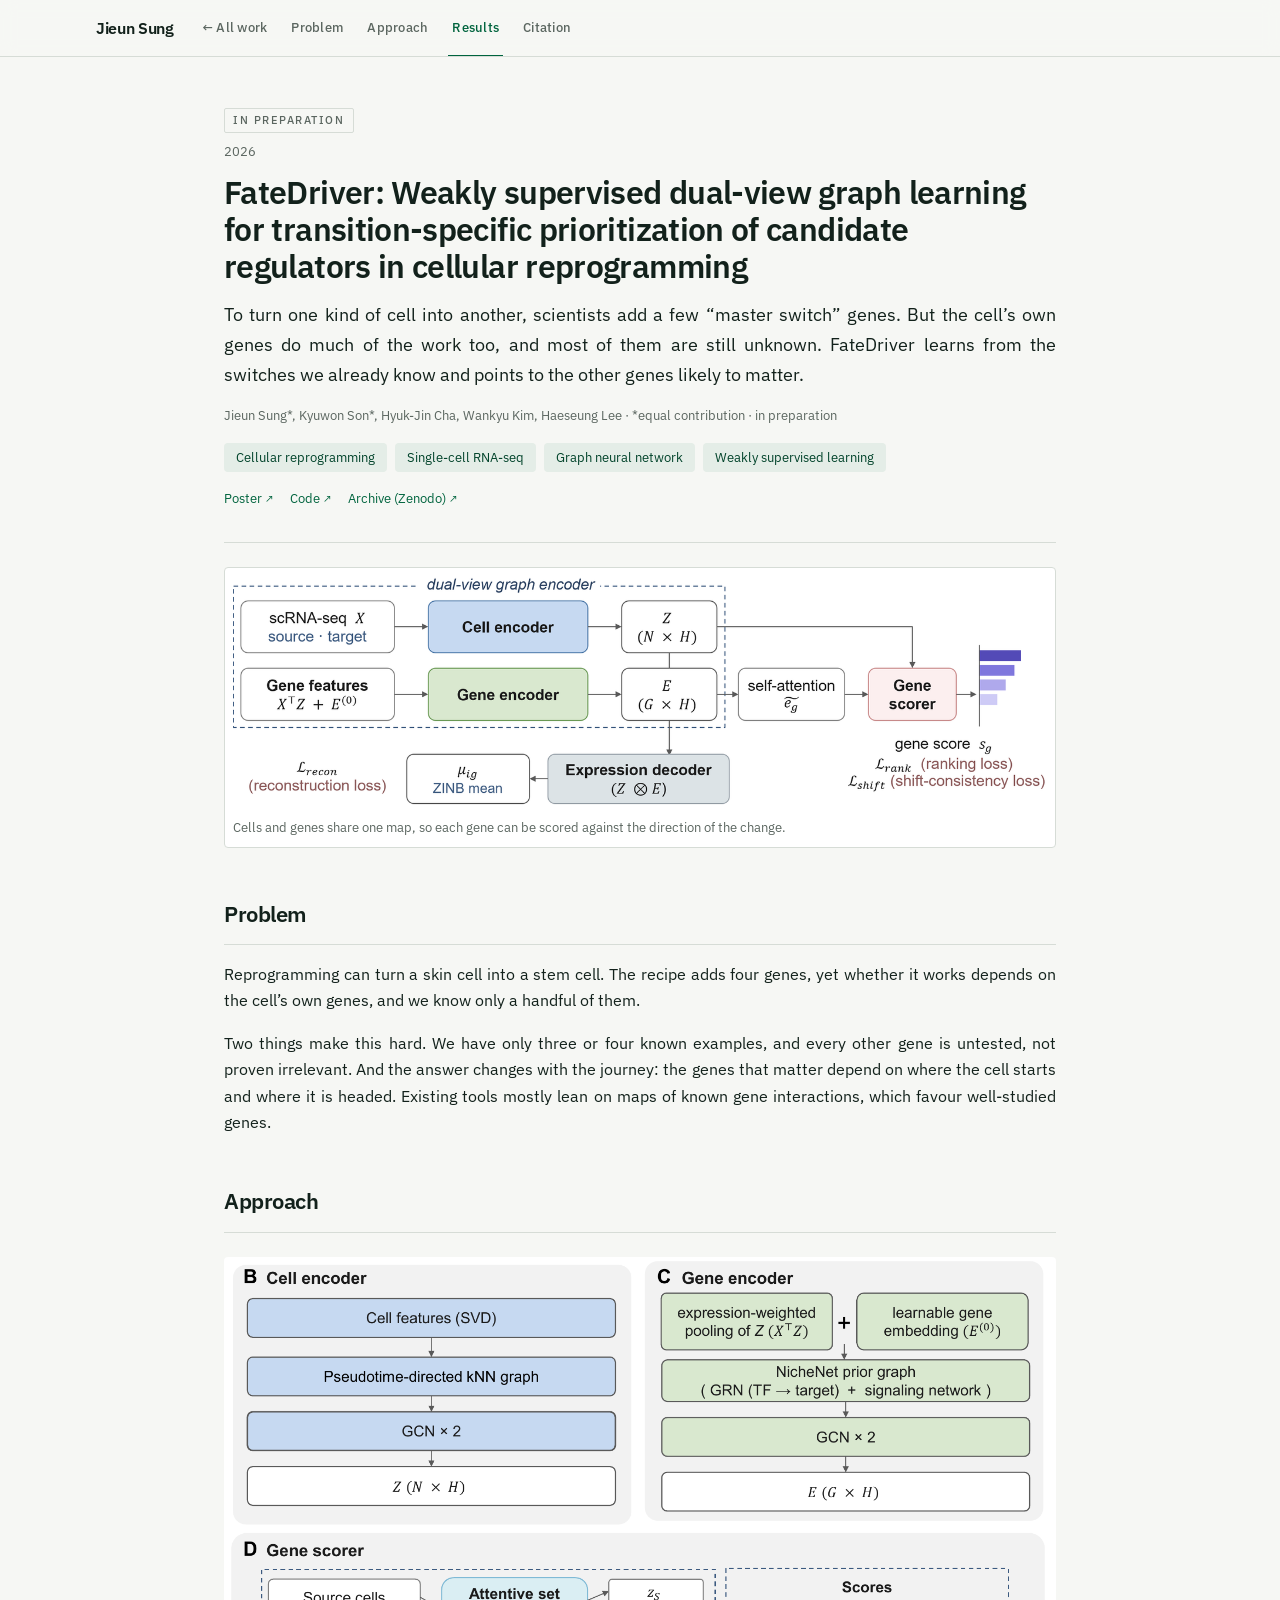
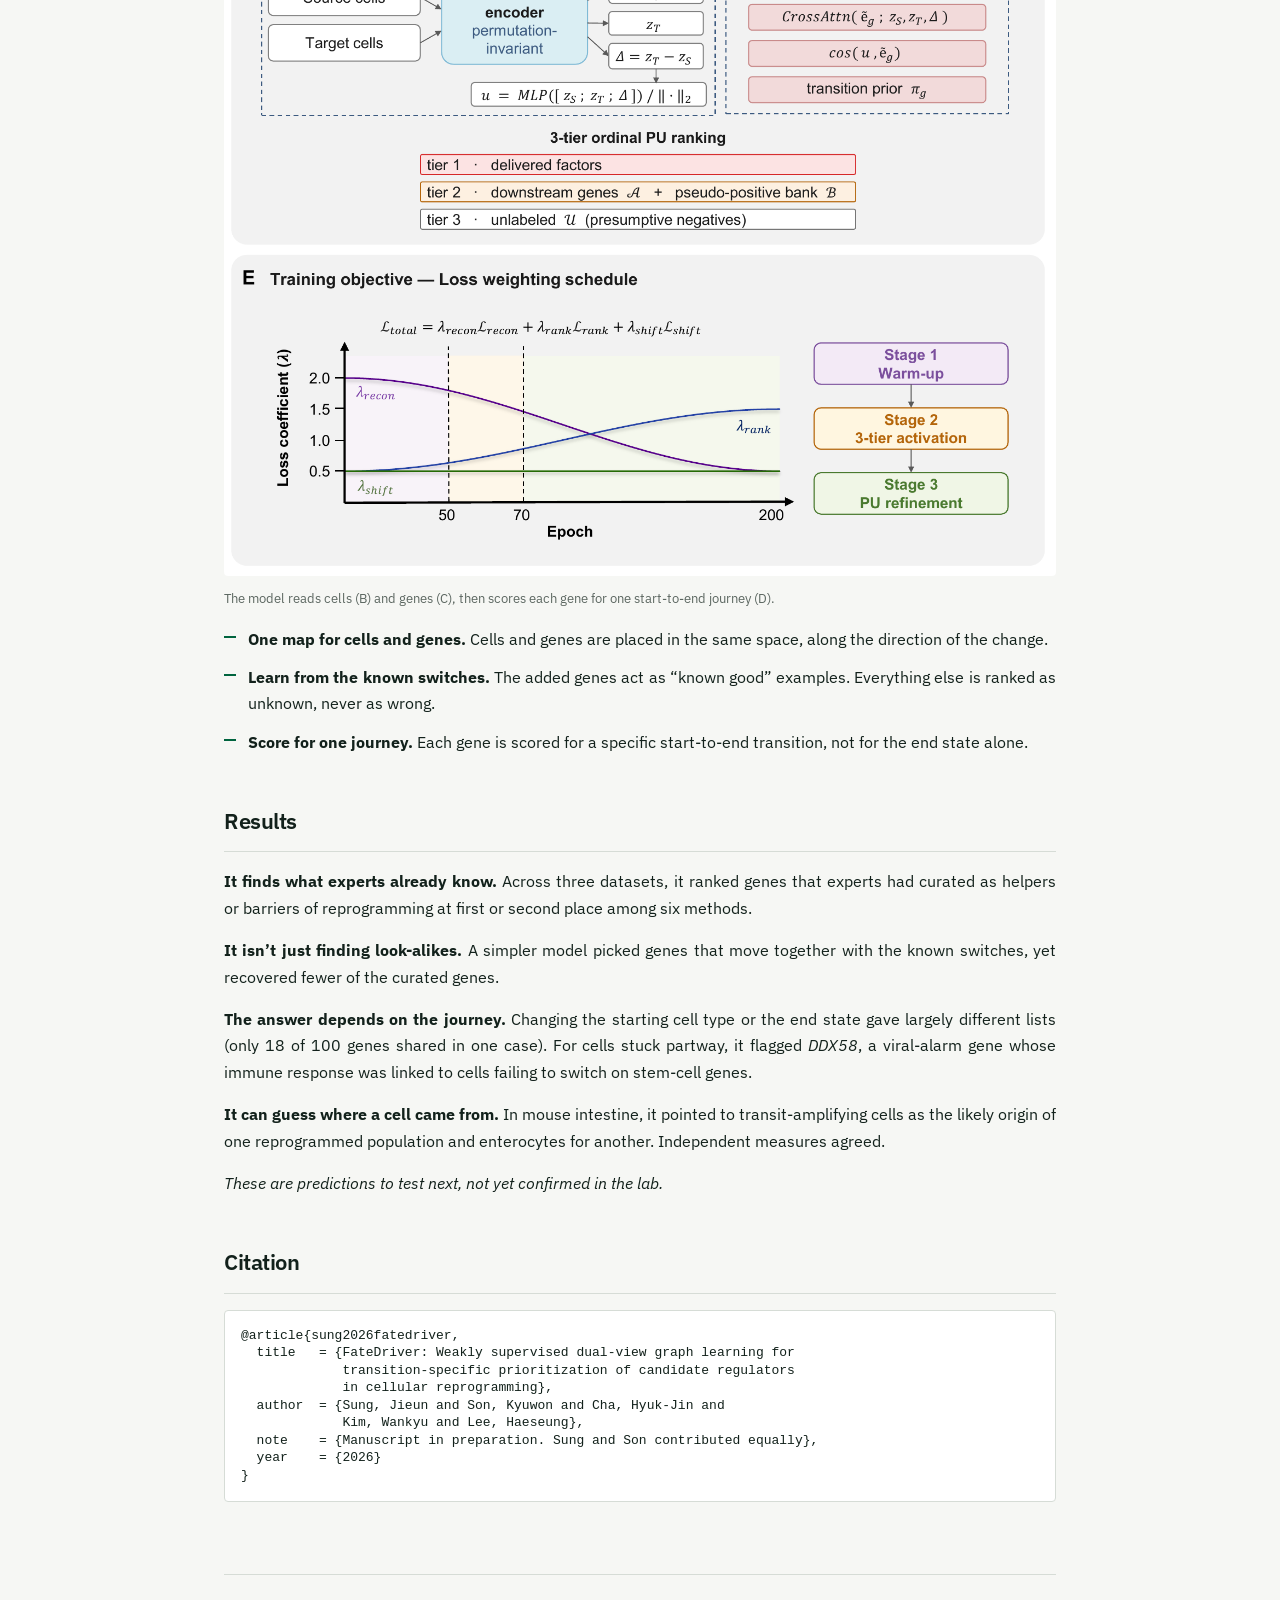
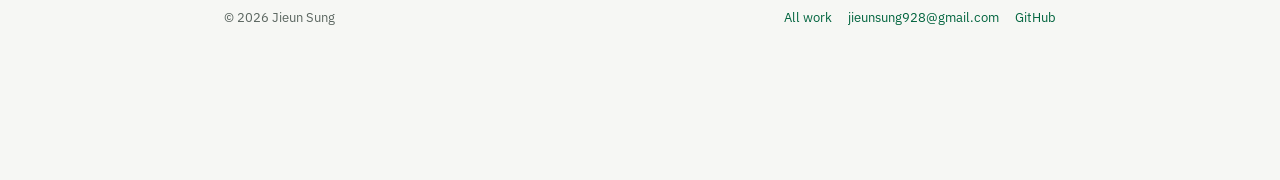
==== commit 510cacc2: "Use the paper's keywords as FateDriver chips" ====
--- a/work/fatedriver.html
+++ b/work/fatedriver.html
@@ -46,9 +46,10 @@
       <p class="detail__lede">To turn one kind of cell into another, scientists add a few &ldquo;master switch&rdquo; genes. But the cell&rsquo;s own genes do much of the work too, and most of them are still unknown. FateDriver learns from the switches we already know and points to the other genes likely to matter.</p>
       <p class="detail__authors">Jieun Sung*, Kyuwon Son*, Hyuk-Jin Cha, Wankyu Kim, Haeseung Lee &middot; *equal contribution &middot; in preparation</p>
       <ul class="metrics">
-        <li>Learns from known master switches</li>
-        <li>Results depend on the journey</li>
-        <li>Skin, heart, and intestine</li>
+        <li>Cellular reprogramming</li></li>
+        <li>Single-cell RNA-seq</li>
+        <li>Graph neural network</li>
+        <li>Weakly supervised learning</li>
       </ul>
       <ul class="linkrow">
         <li><a href="../assets/posters/2026-08-ksscr-fatedriver.pdf">Poster</a></li>
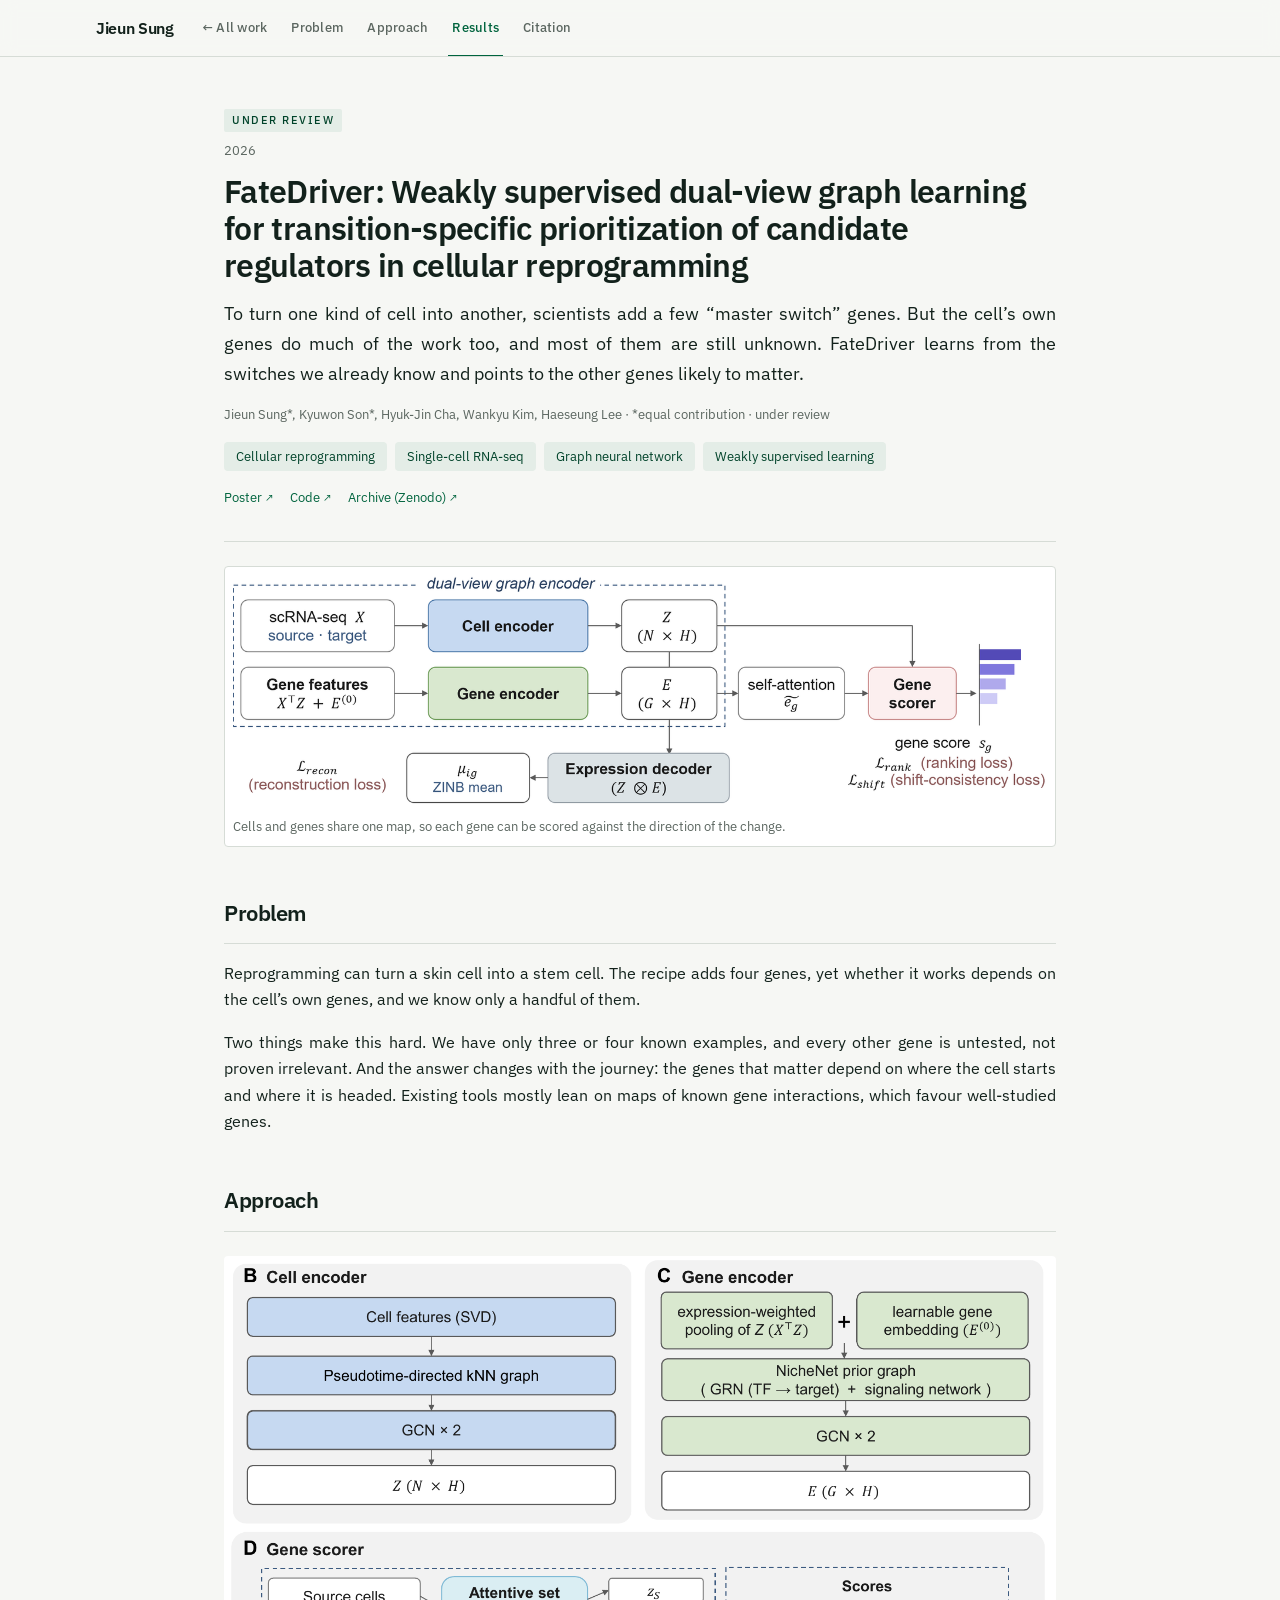
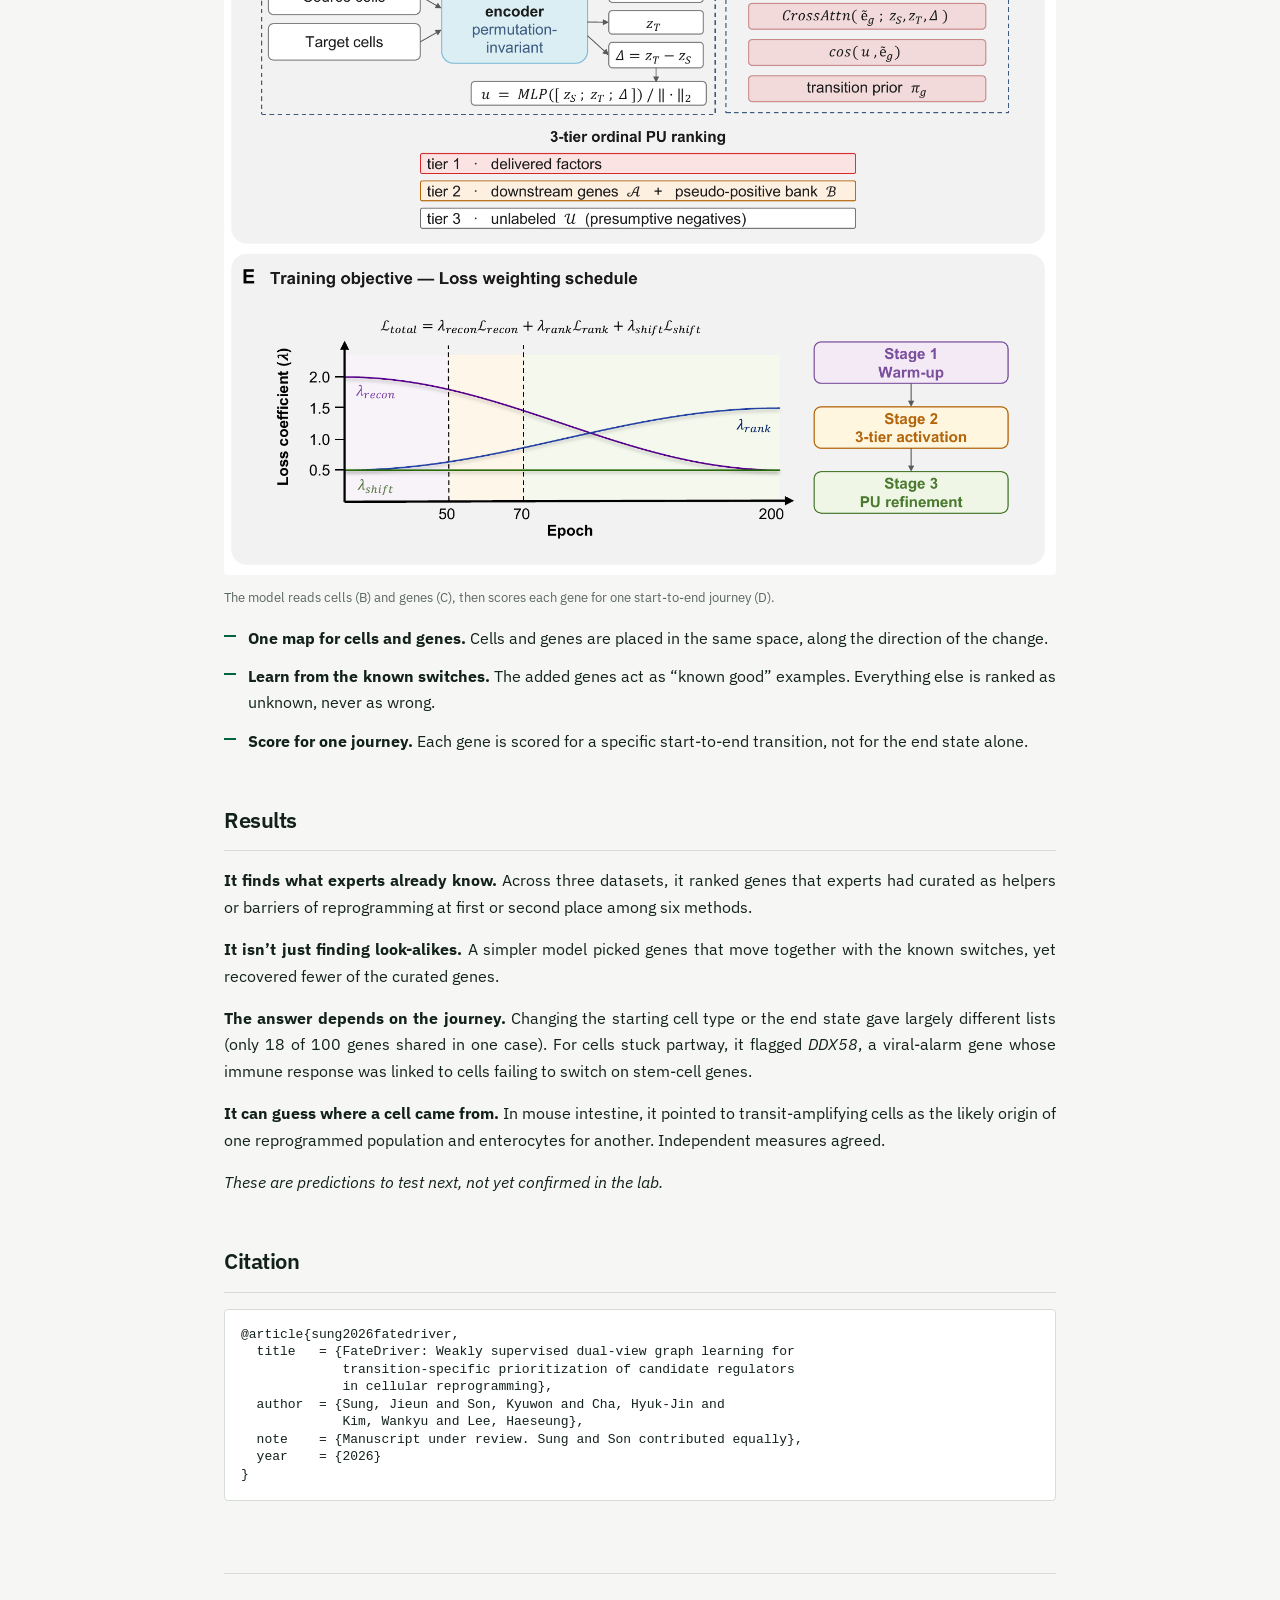
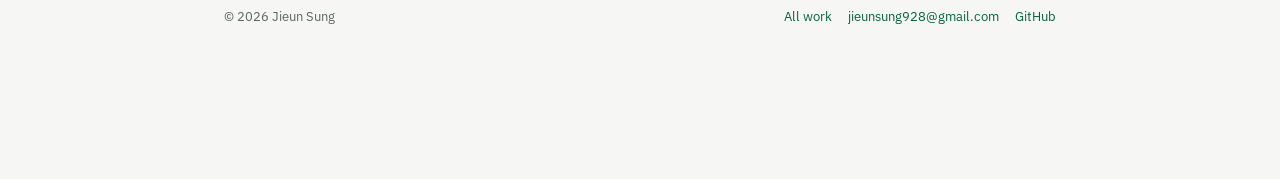
==== commit d50653a6: "Mark FateDriver as under review" ====
--- a/work/fatedriver.html
+++ b/work/fatedriver.html
@@ -39,14 +39,14 @@
 
     <header class="detail__head">
       <div class="entry__meta">
-        <span class="status status--prep">In preparation</span>
+        <span class="status status--review">Under review</span>
         <span class="entry__year">2026</span>
       </div>
       <h1 class="detail__title">FateDriver: Weakly supervised dual-view graph learning for transition-specific prioritization of candidate regulators in cellular reprogramming</h1>
       <p class="detail__lede">To turn one kind of cell into another, scientists add a few &ldquo;master switch&rdquo; genes. But the cell&rsquo;s own genes do much of the work too, and most of them are still unknown. FateDriver learns from the switches we already know and points to the other genes likely to matter.</p>
-      <p class="detail__authors">Jieun Sung*, Kyuwon Son*, Hyuk-Jin Cha, Wankyu Kim, Haeseung Lee &middot; *equal contribution &middot; in preparation</p>
+      <p class="detail__authors">Jieun Sung*, Kyuwon Son*, Hyuk-Jin Cha, Wankyu Kim, Haeseung Lee &middot; *equal contribution &middot; under review</p>
       <ul class="metrics">
-        <li>Cellular reprogramming</li></li>
+        <li>Cellular reprogramming</li>
         <li>Single-cell RNA-seq</li>
         <li>Graph neural network</li>
         <li>Weakly supervised learning</li>
@@ -99,7 +99,7 @@
              in cellular reprogramming},
   author  = {Sung, Jieun and Son, Kyuwon and Cha, Hyuk-Jin and
              Kim, Wankyu and Lee, Haeseung},
-  note    = {Manuscript in preparation. Sung and Son contributed equally},
+  note    = {Manuscript under review. Sung and Son contributed equally},
   year    = {2026}
 }</code></pre>
     </section>
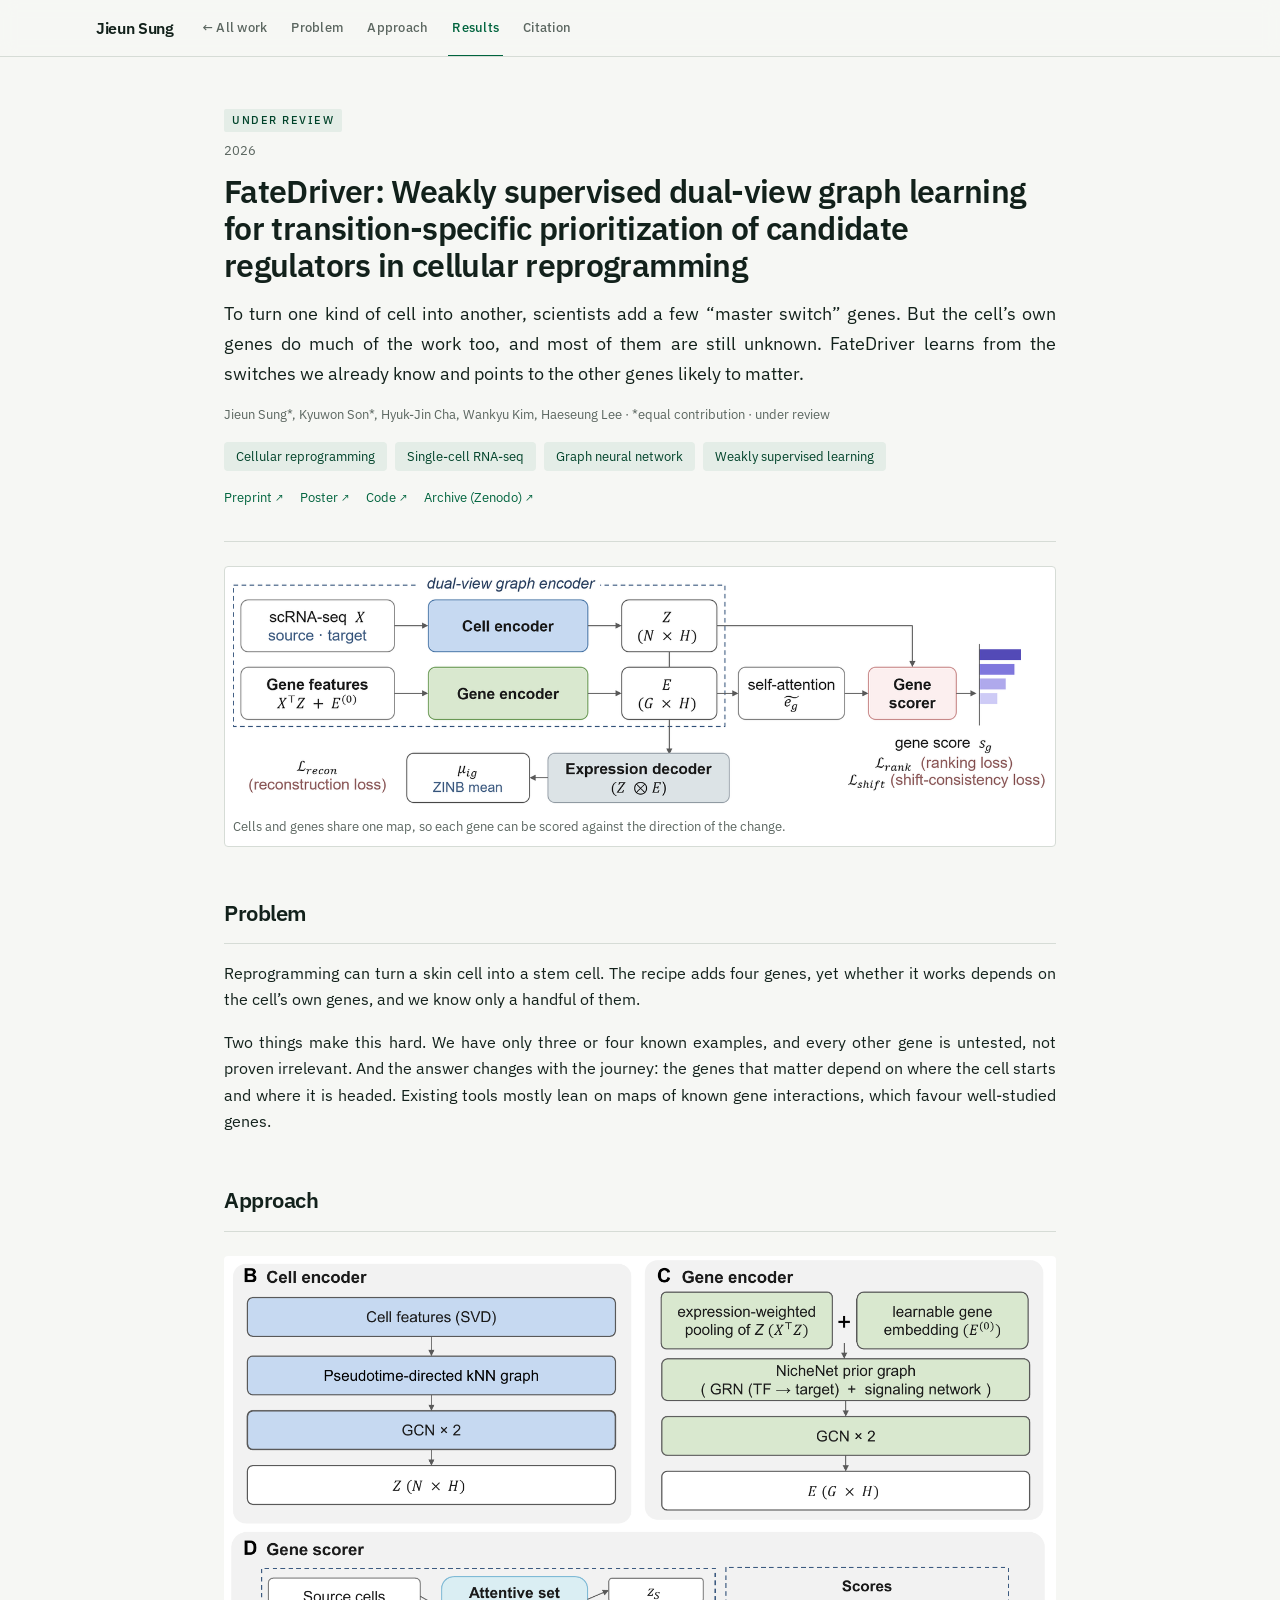
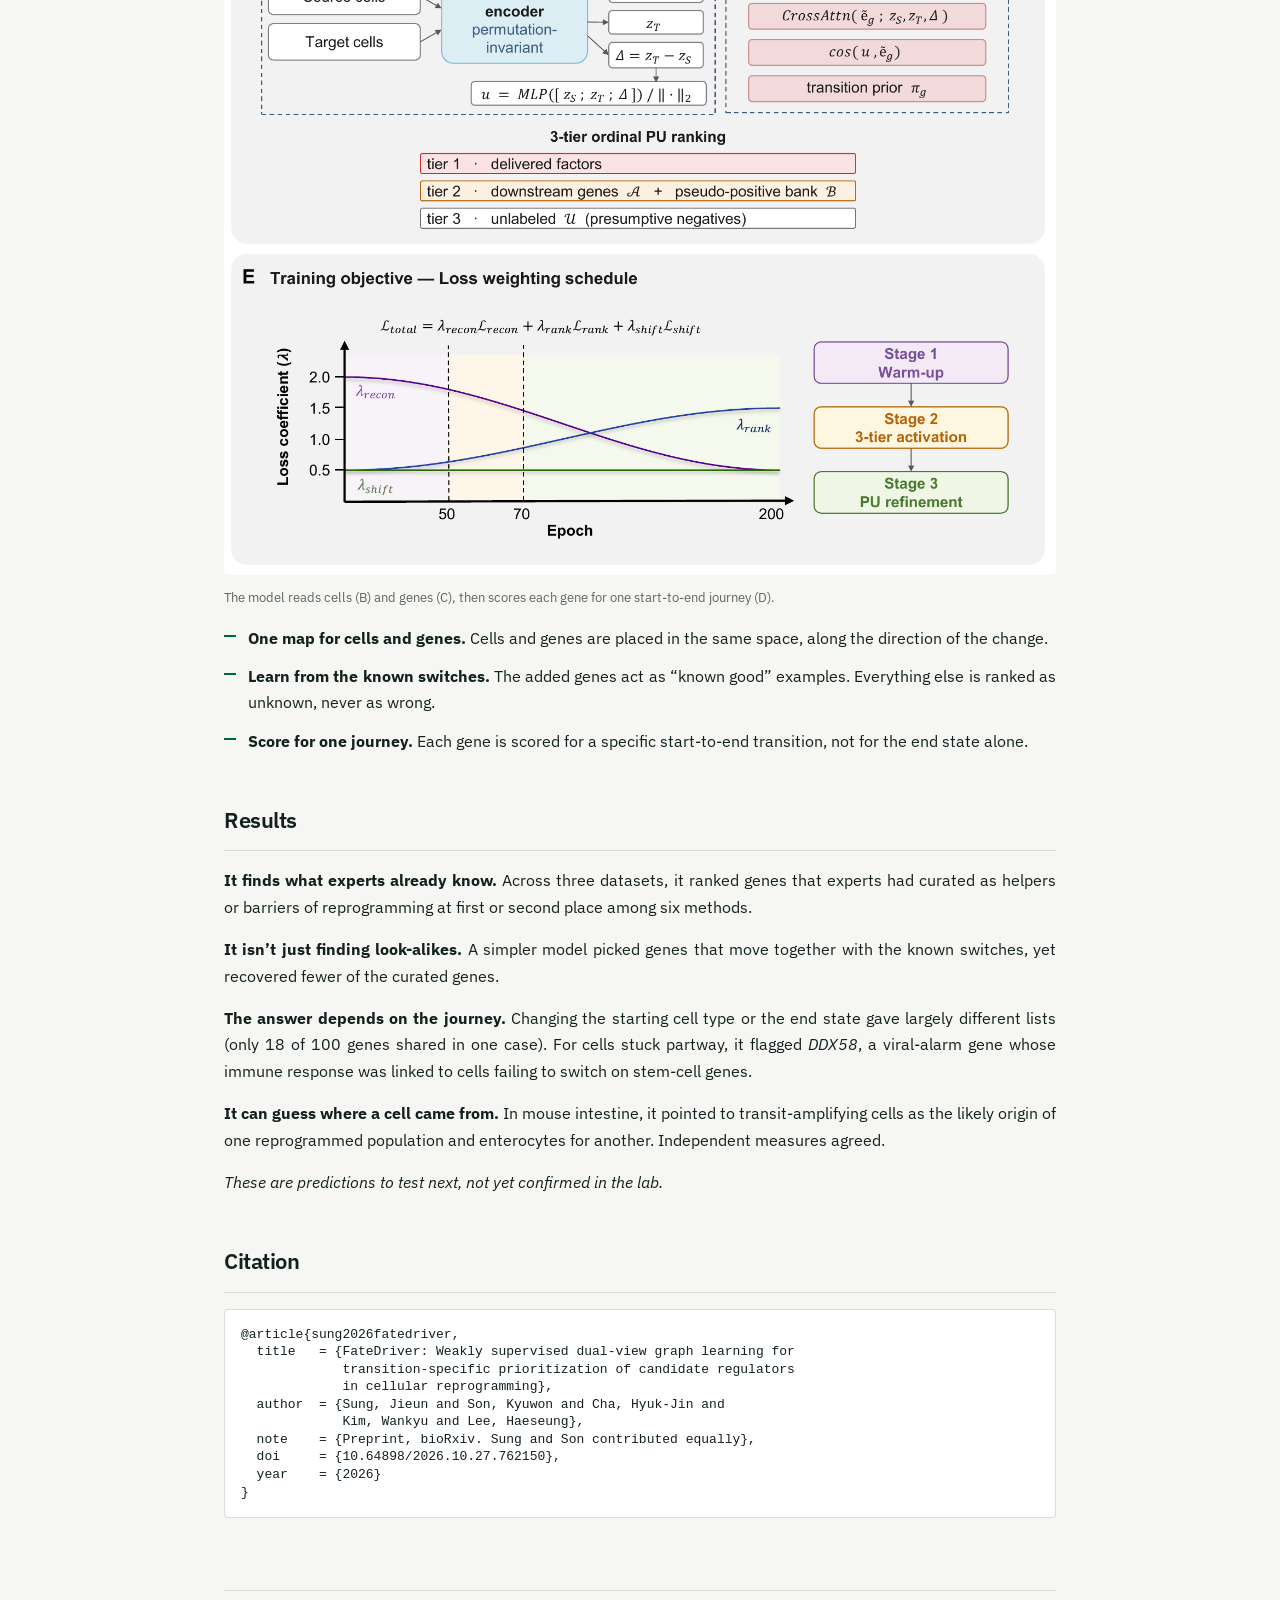
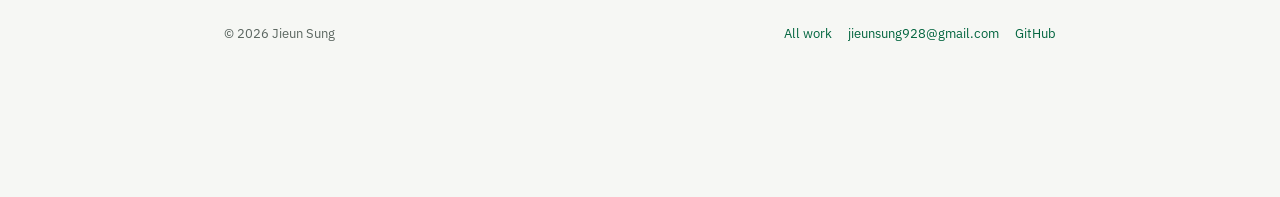
==== commit 36f8f39d: "Jieun Sung portfolio site Co-Authored-By: Claude Opus 5.5 <noreply@anthropic.com>" ====
--- a/work/fatedriver.html
+++ b/work/fatedriver.html
@@ -52,6 +52,7 @@
         <li>Weakly supervised learning</li>
       </ul>
       <ul class="linkrow">
+        <li><a href="https://www.biorxiv.org/content/10.64898/2026.10.27.762150v1">Preprint</a></li>
         <li><a href="../assets/posters/2026-08-ksscr-fatedriver.pdf">Poster</a></li>
         <li><a href="https://github.com/Jieun-Sung/FateDriver">Code</a></li>
         <li><a href="https://doi.org/10.5281/zenodo.21771206">Archive (Zenodo)</a></li>
@@ -99,7 +100,8 @@
              in cellular reprogramming},
   author  = {Sung, Jieun and Son, Kyuwon and Cha, Hyuk-Jin and
              Kim, Wankyu and Lee, Haeseung},
-  note    = {Manuscript under review. Sung and Son contributed equally},
+  note    = {Preprint, bioRxiv. Sung and Son contributed equally},
+  doi     = {10.64898/2026.10.27.762150},
   year    = {2026}
 }</code></pre>
     </section>
